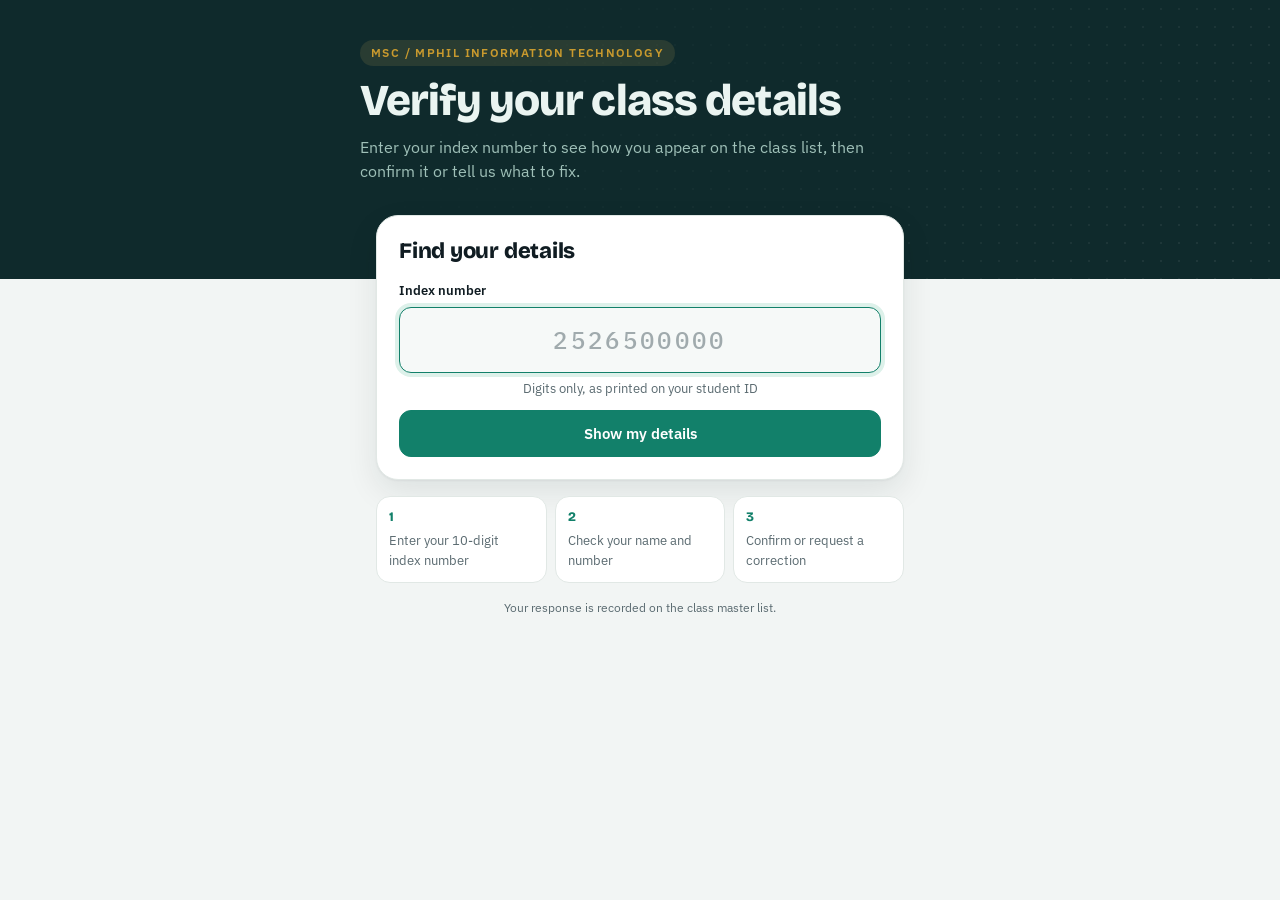
==== index.html @ 25e62750 "Add files via upload" ====
<!doctype html>
<html lang="en">
<head>
<meta charset="utf-8">
<meta name="viewport" content="width=device-width,initial-scale=1,viewport-fit=cover">
<title>MSc/MPhil IT Class Roster</title>
<meta name="description" content="Enter your index number to verify your details on the MSc/MPhil IT class list.">
<link rel="preconnect" href="https://fonts.googleapis.com">
<link rel="preconnect" href="https://fonts.gstatic.com" crossorigin>
<link rel="stylesheet" href="https://fonts.googleapis.com/css2?family=Bricolage+Grotesque:opsz,wght@12..96,600;12..96,800&family=IBM+Plex+Sans:wght@400;500;600&family=IBM+Plex+Mono:wght@500&display=swap">
<style>
:root{
  color-scheme:light;
  --bg:#F2F5F4; --surface:#FFFFFF; --surface-2:#F6F9F8; --ink:#101C22; --muted:#5A6A70; --line:#E1E8E5;
  --hero:#0F2A2C; --hero-ink:#EAF4F1; --hero-muted:#9FC0B8;
  --accent:#12806A; --accent-ink:#FFFFFF; --accent-soft:#DDF1EA;
  --gold:#C99A2E; --gold-soft:#FBF1DA; --warn:#B24A2F; --warn-soft:#FBE7E0;
  --shadow:0 1px 2px rgba(16,28,34,.05),0 12px 32px rgba(16,28,34,.09);
  --display:"Bricolage Grotesque",ui-sans-serif,system-ui,sans-serif;
  --body:"IBM Plex Sans",ui-sans-serif,system-ui,sans-serif;
  --mono:"IBM Plex Mono",ui-monospace,Menlo,Consolas,monospace;
}
@media (prefers-color-scheme:dark){:root{
  color-scheme:dark;
  --bg:#0B1417; --surface:#131F23; --surface-2:#17252A; --ink:#E7F0ED; --muted:#93A6A2; --line:#22333A;
  --hero:#0E2B2A; --hero-ink:#EAF4F1; --hero-muted:#8DB5AB;
  --accent:#3FC39F; --accent-ink:#06201A; --accent-soft:#16372F;
  --gold:#E4B858; --gold-soft:#3A2F17; --warn:#EE8C71; --warn-soft:#3B221C;
  --shadow:0 1px 2px rgba(0,0,0,.3),0 12px 32px rgba(0,0,0,.4);
}}
*{box-sizing:border-box}
[hidden]{display:none!important}
html,body{margin:0}
body{background:var(--bg);color:var(--ink);font:15px/1.55 var(--body);-webkit-font-smoothing:antialiased;min-height:100vh;padding-bottom:env(safe-area-inset-bottom,0px)}
.hero{background:var(--hero);color:var(--hero-ink);padding-inline:16px;padding-block:calc(40px + env(safe-area-inset-top,0px)) 96px;position:relative;overflow:hidden}
.hero::before{content:"";position:absolute;inset:0;background-image:radial-gradient(rgba(255,255,255,.07) 1px,transparent 1px);background-size:18px 18px;mask-image:linear-gradient(120deg,transparent 30%,#000 100%);-webkit-mask-image:linear-gradient(120deg,transparent 30%,#000 100%)}
.hero-in{max-width:560px;margin:0 auto;position:relative;display:flex;flex-direction:column;gap:12px}
.eyebrow{align-self:flex-start;font:600 11.5px/1 var(--body);letter-spacing:.12em;text-transform:uppercase;color:var(--gold);background:rgba(228,184,88,.12);padding:7px 11px;border-radius:999px}
h1{font:800 clamp(30px,7vw,44px)/1.04 var(--display);margin:0;letter-spacing:-.02em;text-wrap:balance}
.lede{margin:0;color:var(--hero-muted);max-width:52ch;font-size:15.5px}

main{max-width:560px;margin:-64px auto 0;padding-inline:16px;padding-block:0 48px;position:relative;display:flex;flex-direction:column;gap:16px}
.panel{background:var(--surface);border:1px solid var(--line);border-radius:22px;padding:22px;box-shadow:var(--shadow);display:flex;flex-direction:column;gap:16px}
.panel h2{font:800 22px/1.2 var(--display);margin:0;letter-spacing:-.01em;text-wrap:balance}
.sub{margin:0;color:var(--muted);font-size:14px}
.stack{display:flex;flex-direction:column;gap:12px}
.field{display:flex;flex-direction:column;gap:6px}
.field label{font-size:13px;font-weight:600}
.field input,.field textarea{font:15px var(--body);padding:12px 14px;border:1.5px solid var(--line);border-radius:12px;background:var(--surface-2);color:var(--ink);width:100%}
.field input:focus,.field textarea:focus{outline:none;border-color:var(--accent);box-shadow:0 0 0 4px var(--accent-soft)}
#idx{font:500 24px var(--mono);letter-spacing:.14em;text-align:center;padding:16px 14px;font-variant-numeric:tabular-nums}
#idx::placeholder{color:color-mix(in srgb,var(--muted) 55%,transparent);letter-spacing:.14em}
.hint{font-size:12.5px;color:var(--muted);text-align:center}

.btn{font:600 15px var(--body);border-radius:12px;padding:13px 16px;border:1.5px solid var(--line);background:var(--surface);color:var(--ink);cursor:pointer;display:inline-flex;align-items:center;gap:8px;justify-content:center;transition:transform .1s,border-color .15s,background .15s,filter .15s;width:100%}
.btn:active{transform:scale(.985)}
.btn:hover{border-color:var(--accent)}
.btn:focus-visible{outline:2px solid var(--accent);outline-offset:2px}
.btn:disabled{opacity:.6;cursor:progress}
.btn.primary{background:var(--accent);border-color:var(--accent);color:var(--accent-ink)}
.btn.primary:hover{filter:brightness(1.06)}
.btn.warn{color:var(--warn);border-color:color-mix(in srgb,var(--warn) 45%,transparent)}
.btn.warn:hover{background:var(--warn-soft);border-color:var(--warn)}
.btn.link{border:0;background:none;color:var(--muted);padding:6px;width:auto;align-self:center;font-size:14px}
.btn.link:hover{color:var(--accent)}
.row2{display:grid;grid-template-columns:1fr 1fr;gap:10px}
@media (max-width:420px){.row2{grid-template-columns:1fr}}
.spin{width:16px;height:16px;border-radius:50%;border:2px solid currentColor;border-right-color:transparent;animation:sp .7s linear infinite}
@keyframes sp{to{transform:rotate(360deg)}}

.idcard{border-radius:18px;background:linear-gradient(135deg,var(--hero),color-mix(in srgb,var(--hero) 68%,var(--accent)));color:var(--hero-ink);padding:20px;display:flex;flex-direction:column;gap:16px;position:relative;overflow:hidden}
.idcard::after{content:"";position:absolute;right:-44px;top:-44px;width:150px;height:150px;border-radius:50%;border:24px solid rgba(255,255,255,.06)}
.idcard .top{display:flex;gap:14px;align-items:center}
.avatar{flex:none;width:52px;height:52px;border-radius:15px;display:grid;place-items:center;font:700 18px var(--display);background:rgba(255,255,255,.12);color:#fff}
.lbl{font-size:11px;letter-spacing:.12em;text-transform:uppercase;color:var(--hero-muted)}
.nm{font:700 20px/1.25 var(--display);overflow-wrap:anywhere}
.num{font:500 24px var(--mono);letter-spacing:.06em;font-variant-numeric:tabular-nums}
.num .pre{opacity:.6}
.badge{align-self:flex-start;font:600 12px var(--body);padding:5px 10px;border-radius:999px;display:inline-flex;gap:6px;align-items:center}
.badge.ok{background:var(--accent-soft);color:var(--accent)}
.badge.pend{background:var(--gold-soft);color:var(--gold)}
.badge.none{background:var(--surface-2);color:var(--muted);border:1px solid var(--line)}

.status{border-radius:14px;padding:14px;font-size:14px;display:flex;gap:12px;align-items:flex-start}
.status.ok{background:var(--accent-soft)}
.status.bad{background:var(--warn-soft)}
.status .dot{flex:none;width:24px;height:24px;border-radius:50%;display:grid;place-items:center;font:700 13px var(--body);color:#fff}
.status.ok .dot{background:var(--accent)}
.status.bad .dot{background:var(--warn)}
.done{align-items:center;text-align:center}
.done .big{width:72px;height:72px;border-radius:50%;display:grid;place-items:center;background:var(--accent-soft);color:var(--accent)}
.done .big.pend{background:var(--gold-soft);color:var(--gold)}
.steps{display:grid;grid-template-columns:repeat(3,1fr);gap:8px;margin:0;padding:0;list-style:none}
.steps li{background:var(--surface);border:1px solid var(--line);border-radius:14px;padding:12px;font-size:12.5px;color:var(--muted);display:flex;flex-direction:column;gap:6px}
.steps b{font:800 13px var(--display);color:var(--accent)}
@media (max-width:420px){.steps{grid-template-columns:1fr}}
footer{text-align:center;font-size:12px;color:var(--muted)}
@media (prefers-reduced-motion:no-preference){.panel{animation:up .25s cubic-bezier(.2,.8,.2,1)}@keyframes up{from{transform:translateY(10px);opacity:.5}}}
</style>
</head>
<body>
<section class="hero">
  <div class="hero-in">
    <span class="eyebrow">MSc / MPhil Information Technology</span>
    <h1>Verify your class details</h1>
    <p class="lede">Enter your index number to see how you appear on the class list, then confirm it or tell us what to fix.</p>
  </div>
</section>

<main>
  <div class="panel" id="panel"></div>
  <ol class="steps" id="steps">
    <li><b>1</b>Enter your 10-digit index number</li>
    <li><b>2</b>Check your name and number</li>
    <li><b>3</b>Confirm or request a correction</li>
  </ol>
  <footer>Your response is recorded on the class master list.</footer>
</main>

<script src="config.js"></script>
<script>
const API_URL = (window.ROSTER_API || "").trim();

const $ = s => document.querySelector(s);
const esc = s => String(s ?? "").replace(/[&<>"']/g,c=>({"&":"&amp;","<":"&lt;",">":"&gt;",'"':"&quot;","'":"&#39;"}[c]));
const fmtIdx = i => `<span class="pre">${esc(i.slice(0,4))} ${esc(i.slice(4,7))}</span> ${esc(i.slice(7))}`;
const initials = n => n.replace(/[^A-Za-z\s-]/g,"").split(/[\s-]+/).filter(Boolean).map(w=>w[0]).slice(0,2).join("").toUpperCase();
const configured = /^https:\/\/script\.google\.com\//.test(API_URL);
const panel = $("#panel");
let current = null;

async function api(method, payload){
  if(!configured) throw new Error("not_configured");
  const ctrl = new AbortController(); const t = setTimeout(()=>ctrl.abort(), 20000);
  try{
    const res = method==="GET"
      ? await fetch(API_URL+"?action=lookup&idx="+encodeURIComponent(payload), {signal:ctrl.signal})
      : await fetch(API_URL, {method:"POST", body:JSON.stringify(payload), signal:ctrl.signal});
    return await res.json();
  } finally { clearTimeout(t); }
}
function busy(btn, on, label){
  btn.disabled = on;
  btn.innerHTML = on ? `<span class="spin"></span>${label||"Please wait…"}` : btn.dataset.label;
}
function netError(e){
  return e.message==="not_configured"
    ? "This page isn't connected to the master list yet. The class rep needs to add the web app link."
    : "Couldn't reach the class list. Check your internet connection and try again.";
}
function badge(status, when){
  if(status==="Verified") return `<span class="badge ok">✓ Verified${when?` on ${esc(when)}`:""}</span>`;
  if(status==="Correction requested") return `<span class="badge pend">● Correction requested${when?` on ${esc(when)}`:""}</span>`;
  return `<span class="badge none">Not yet verified</span>`;
}

/* ---------- screens ---------- */
function screenLookup(prefill="", error=""){
  $("#steps").hidden = false;
  panel.innerHTML = `
    <h2>Find your details</h2>
    <form id="f" class="stack" novalidate>
      <div class="field">
        <label for="idx">Index number</label>
        <input id="idx" inputmode="numeric" autocomplete="off" maxlength="14" placeholder="2526500000" value="${esc(prefill)}">
        <span class="hint">Digits only, as printed on your student ID</span>
      </div>
      <div id="err" class="status bad" ${error?"":"hidden"}><span class="dot">!</span><span id="errT">${esc(error)}</span></div>
      <button class="btn primary" id="go" data-label="Show my details" type="submit">Show my details</button>
    </form>`;
  const inp = $("#idx");
  inp.focus({preventScroll:true});
  inp.addEventListener("input",()=>{inp.value=inp.value.replace(/[^\d\s]/g,"");});
  $("#f").addEventListener("submit", async e=>{
    e.preventDefault();
    const idx = inp.value.replace(/\s+/g,"");
    const fail = t => { $("#errT").textContent=t; $("#err").hidden=false; };
    if(!/^\d{8,12}$/.test(idx)) return fail("Enter your full index number using digits only (usually 10 digits).");
    const btn=$("#go"); busy(btn,true,"Looking you up…");
    try{
      const r = await api("GET", idx);
      if(!r.ok) return fail("That doesn't look like a valid index number.");
      if(!r.found) return screenNotFound(idx);
      current = r; screenDetails();
    }catch(err){ fail(netError(err)); }
    finally{ if(document.body.contains(btn)) busy(btn,false); }
  });
}

function screenNotFound(idx){
  panel.innerHTML = `
    <h2>No match for ${esc(idx)}</h2>
    <p class="sub">Check the number and try again. If it's correct and you're in this class, report it so you can be added.</p>
    <div class="row2">
      <button class="btn" id="retry" type="button">Try another number</button>
      <button class="btn primary" id="rep" type="button">I'm missing from the list</button>
    </div>`;
  $("#retry").onclick = ()=>screenLookup(idx);
  $("#rep").onclick = ()=>screenMissing(idx);
}

function screenDetails(){
  $("#steps").hidden = true;
  const {name, idx, status, verifiedOn} = current;
  const already = status==="Verified" || status==="Correction requested";
  panel.innerHTML = `
    <h2>${already ? "Your details" : "Is this you?"}</h2>
    <p class="sub">Check every letter of your name and every digit of your index number.</p>
    <div class="idcard">
      <div class="top"><span class="avatar">${esc(initials(name))}</span>
        <div><div class="lbl">Full name</div><div class="nm">${esc(name)}</div></div></div>
      <div><div class="lbl">Index number</div><div class="num">${fmtIdx(idx)}</div></div>
    </div>
    ${badge(status, verifiedOn)}
    <div id="err" class="status bad" hidden><span class="dot">!</span><span id="errT"></span></div>
    <div class="row2">
      <button class="btn primary" id="ok" data-label="Yes, this is correct" type="button">Yes, this is correct</button>
      <button class="btn warn" id="bad" type="button">Something is wrong</button>
    </div>
    <button class="btn link" id="back" type="button">← Not you? Enter a different number</button>`;
  $("#back").onclick = ()=>screenLookup();
  $("#bad").onclick = screenCorrection;
  $("#ok").onclick = async ()=>{
    const btn=$("#ok"); busy(btn,true,"Saving…");
    try{
      const r = await api("POST",{action:"confirm", idx});
      if(!r.ok) throw new Error(r.error);
      screenDone("ok", "You're verified", `Thanks, ${esc(name.split(" ")[0])}. Your details have been marked as correct on the class list.`);
    }catch(err){ $("#errT").textContent=netError(err); $("#err").hidden=false; busy(btn,false); }
  };
}

function screenCorrection(){
  const {name, idx} = current;
  panel.innerHTML = `
    <h2>What needs fixing?</h2>
    <p class="sub">Listed as <strong>${esc(name)}</strong> · <span style="font-family:var(--mono)">${esc(idx)}</span>. Change what's wrong below.</p>
    <form id="fx" class="stack" novalidate>
      <div class="field"><label for="nName">Correct full name</label><input id="nName" value="${esc(name)}" autocomplete="name" maxlength="120"></div>
      <div class="field"><label for="nIdx">Correct index number</label><input id="nIdx" value="${esc(idx)}" inputmode="numeric" maxlength="14"></div>
      <div class="field"><label for="nNote">Anything else (optional)</label><textarea id="nNote" rows="2" maxlength="300" placeholder="e.g. surname should come last"></textarea></div>
      <div id="err" class="status bad" hidden><span class="dot">!</span><span id="errT"></span></div>
      <button class="btn primary" id="send" data-label="Submit correction" type="submit">Submit correction</button>
      <button class="btn link" id="back" type="button">← Back to my details</button>
    </form>`;
  $("#back").onclick = screenDetails;
  $("#fx").addEventListener("submit", async e=>{
    e.preventDefault();
    const n=$("#nName").value.trim(), i=$("#nIdx").value.replace(/\s+/g,""), note=$("#nNote").value.trim();
    const fail=t=>{$("#errT").textContent=t; $("#err").hidden=false;};
    if(!n) return fail("Enter your full name.");
    if(!/^\d{8,12}$/.test(i)) return fail("Index number should be digits only (usually 10 digits).");
    if(n===name && i===idx && !note) return fail("Nothing has changed. Edit your name or index number, or add a note.");
    const btn=$("#send"); busy(btn,true,"Sending…");
    try{
      const r = await api("POST",{action:"correct", idx, newName:n, newIdx:i, note});
      if(!r.ok) throw new Error(r.error);
      screenDone("pend","Correction sent","The class rep will update the list. You don't need to do anything else.");
    }catch(err){ fail(netError(err)); busy(btn,false); }
  });
}

function screenMissing(idx){
  panel.innerHTML = `
    <h2>Report a missing name</h2>
    <p class="sub">Your details will be sent to the class rep so you can be added.</p>
    <form id="fm" class="stack" novalidate>
      <div class="field"><label for="mName">Full name</label><input id="mName" autocomplete="name" maxlength="120"></div>
      <div class="field"><label for="mIdx">Index number</label><input id="mIdx" inputmode="numeric" maxlength="14" value="${esc(idx||"")}"></div>
      <div id="err" class="status bad" hidden><span class="dot">!</span><span id="errT"></span></div>
      <button class="btn primary" id="send" data-label="Send details" type="submit">Send details</button>
      <button class="btn link" id="back" type="button">← Back</button>
    </form>`;
  $("#mName").focus({preventScroll:true});
  $("#back").onclick = ()=>screenLookup(idx);
  $("#fm").addEventListener("submit", async e=>{
    e.preventDefault();
    const n=$("#mName").value.trim(), i=$("#mIdx").value.replace(/\s+/g,"");
    const fail=t=>{$("#errT").textContent=t; $("#err").hidden=false;};
    if(!n) return fail("Enter your full name.");
    if(!/^\d{8,12}$/.test(i)) return fail("Index number should be digits only (usually 10 digits).");
    const btn=$("#send"); busy(btn,true,"Sending…");
    try{
      const r = await api("POST",{action:"missing", idx:i, name:n});
      if(!r.ok && r.error==="already_listed"){ busy(btn,false); return fail("That index number is already on the list. Go back and look it up instead."); }
      if(!r.ok) throw new Error(r.error);
      screenDone("pend","Details sent","The class rep will add you to the list.");
    }catch(err){ fail(netError(err)); busy(btn,false); }
  });
}

function screenDone(kind, title, text){
  const icon = kind==="ok"
    ? `<svg width="34" height="34" viewBox="0 0 24 24" fill="none" stroke="currentColor" stroke-width="2.4" stroke-linecap="round" stroke-linejoin="round"><path d="m5 12.5 4.5 4.5L19 7.5"/></svg>`
    : `<svg width="30" height="30" viewBox="0 0 24 24" fill="none" stroke="currentColor" stroke-width="2.2" stroke-linecap="round"><path d="M4 12h12M12 6l6 6-6 6"/></svg>`;
  panel.innerHTML = `
    <div class="stack done">
      <div class="big ${kind==="ok"?"":"pend"}">${icon}</div>
      <h2>${esc(title)}</h2>
      <p class="sub">${text}</p>
      <button class="btn" id="again" type="button">Done</button>
    </div>`;
  $("#again").onclick = ()=>{ current=null; screenLookup(); };
}

screenLookup();
</script>
</body>
</html>
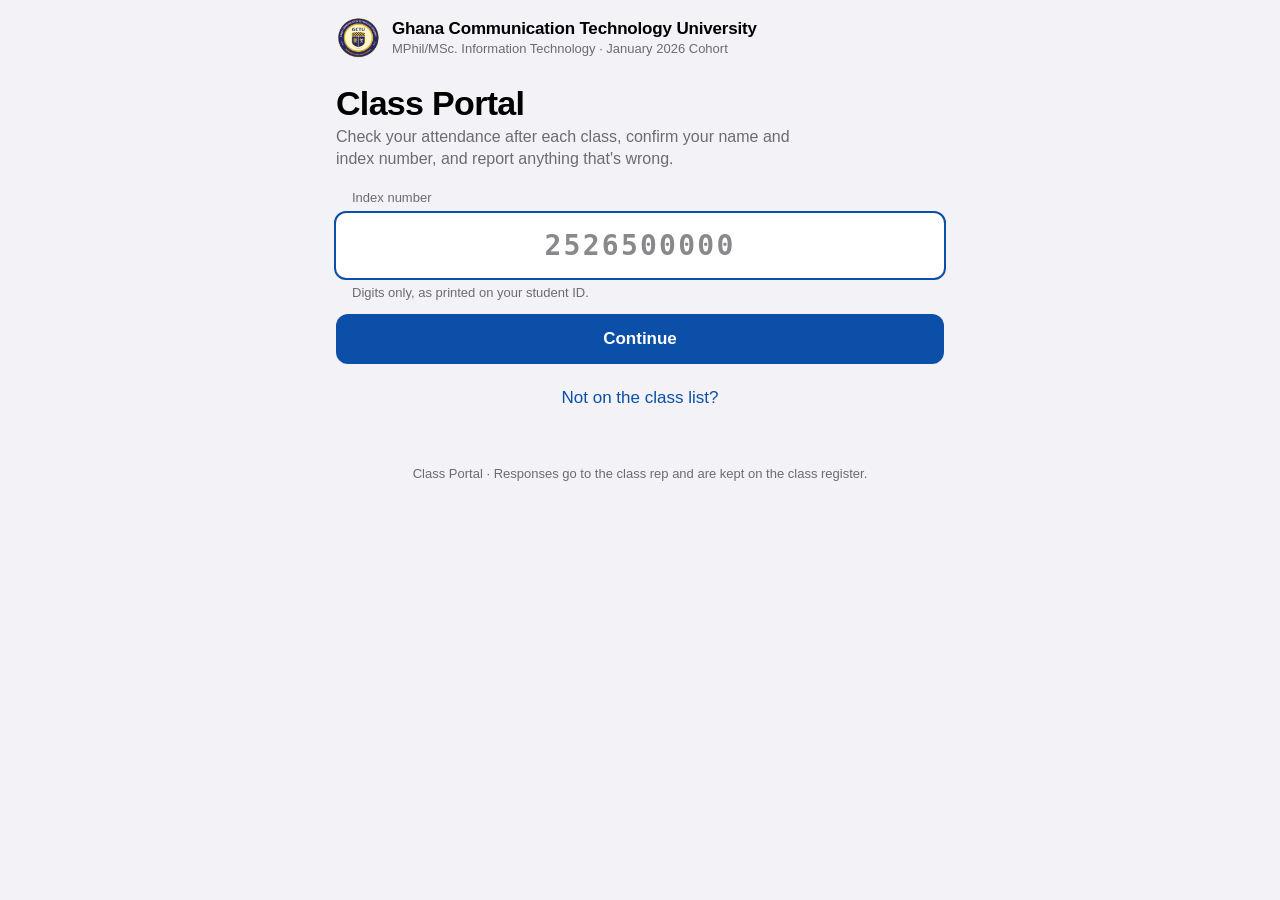
==== commit 31b6bd81: "Add files via upload" ====
--- a/index.html
+++ b/index.html
@@ -3,307 +3,424 @@
 <head>
 <meta charset="utf-8">
 <meta name="viewport" content="width=device-width,initial-scale=1,viewport-fit=cover">
-<title>MSc/MPhil IT Class Roster</title>
-<meta name="description" content="Enter your index number to verify your details on the MSc/MPhil IT class list.">
-<link rel="preconnect" href="https://fonts.googleapis.com">
-<link rel="preconnect" href="https://fonts.gstatic.com" crossorigin>
-<link rel="stylesheet" href="https://fonts.googleapis.com/css2?family=Bricolage+Grotesque:opsz,wght@12..96,600;12..96,800&family=IBM+Plex+Sans:wght@400;500;600&family=IBM+Plex+Mono:wght@500&display=swap">
+<meta name="theme-color" content="#F2F2F7" media="(prefers-color-scheme: light)">
+<meta name="theme-color" content="#000000" media="(prefers-color-scheme: dark)">
+<title>Class Portal · GCTU MPhil/MSc IT</title>
+<meta name="description" content="Check your attendance and confirm your details – GCTU MPhil/MSc Information Technology, January 2026 cohort.">
+<link rel="icon" href="assets/gctu-logo.png">
+<link rel="apple-touch-icon" href="assets/gctu-logo.png">
+<link rel="stylesheet" href="assets/app.css">
 <style>
-:root{
-  color-scheme:light;
-  --bg:#F2F5F4; --surface:#FFFFFF; --surface-2:#F6F9F8; --ink:#101C22; --muted:#5A6A70; --line:#E1E8E5;
-  --hero:#0F2A2C; --hero-ink:#EAF4F1; --hero-muted:#9FC0B8;
-  --accent:#12806A; --accent-ink:#FFFFFF; --accent-soft:#DDF1EA;
-  --gold:#C99A2E; --gold-soft:#FBF1DA; --warn:#B24A2F; --warn-soft:#FBE7E0;
-  --shadow:0 1px 2px rgba(16,28,34,.05),0 12px 32px rgba(16,28,34,.09);
-  --display:"Bricolage Grotesque",ui-sans-serif,system-ui,sans-serif;
-  --body:"IBM Plex Sans",ui-sans-serif,system-ui,sans-serif;
-  --mono:"IBM Plex Mono",ui-monospace,Menlo,Consolas,monospace;
-}
-@media (prefers-color-scheme:dark){:root{
-  color-scheme:dark;
-  --bg:#0B1417; --surface:#131F23; --surface-2:#17252A; --ink:#E7F0ED; --muted:#93A6A2; --line:#22333A;
-  --hero:#0E2B2A; --hero-ink:#EAF4F1; --hero-muted:#8DB5AB;
-  --accent:#3FC39F; --accent-ink:#06201A; --accent-soft:#16372F;
-  --gold:#E4B858; --gold-soft:#3A2F17; --warn:#EE8C71; --warn-soft:#3B221C;
-  --shadow:0 1px 2px rgba(0,0,0,.3),0 12px 32px rgba(0,0,0,.4);
-}}
-*{box-sizing:border-box}
-[hidden]{display:none!important}
-html,body{margin:0}
-body{background:var(--bg);color:var(--ink);font:15px/1.55 var(--body);-webkit-font-smoothing:antialiased;min-height:100vh;padding-bottom:env(safe-area-inset-bottom,0px)}
-.hero{background:var(--hero);color:var(--hero-ink);padding-inline:16px;padding-block:calc(40px + env(safe-area-inset-top,0px)) 96px;position:relative;overflow:hidden}
-.hero::before{content:"";position:absolute;inset:0;background-image:radial-gradient(rgba(255,255,255,.07) 1px,transparent 1px);background-size:18px 18px;mask-image:linear-gradient(120deg,transparent 30%,#000 100%);-webkit-mask-image:linear-gradient(120deg,transparent 30%,#000 100%)}
-.hero-in{max-width:560px;margin:0 auto;position:relative;display:flex;flex-direction:column;gap:12px}
-.eyebrow{align-self:flex-start;font:600 11.5px/1 var(--body);letter-spacing:.12em;text-transform:uppercase;color:var(--gold);background:rgba(228,184,88,.12);padding:7px 11px;border-radius:999px}
-h1{font:800 clamp(30px,7vw,44px)/1.04 var(--display);margin:0;letter-spacing:-.02em;text-wrap:balance}
-.lede{margin:0;color:var(--hero-muted);max-width:52ch;font-size:15.5px}
-
-main{max-width:560px;margin:-64px auto 0;padding-inline:16px;padding-block:0 48px;position:relative;display:flex;flex-direction:column;gap:16px}
-.panel{background:var(--surface);border:1px solid var(--line);border-radius:22px;padding:22px;box-shadow:var(--shadow);display:flex;flex-direction:column;gap:16px}
-.panel h2{font:800 22px/1.2 var(--display);margin:0;letter-spacing:-.01em;text-wrap:balance}
-.sub{margin:0;color:var(--muted);font-size:14px}
-.stack{display:flex;flex-direction:column;gap:12px}
-.field{display:flex;flex-direction:column;gap:6px}
-.field label{font-size:13px;font-weight:600}
-.field input,.field textarea{font:15px var(--body);padding:12px 14px;border:1.5px solid var(--line);border-radius:12px;background:var(--surface-2);color:var(--ink);width:100%}
-.field input:focus,.field textarea:focus{outline:none;border-color:var(--accent);box-shadow:0 0 0 4px var(--accent-soft)}
-#idx{font:500 24px var(--mono);letter-spacing:.14em;text-align:center;padding:16px 14px;font-variant-numeric:tabular-nums}
-#idx::placeholder{color:color-mix(in srgb,var(--muted) 55%,transparent);letter-spacing:.14em}
-.hint{font-size:12.5px;color:var(--muted);text-align:center}
-
-.btn{font:600 15px var(--body);border-radius:12px;padding:13px 16px;border:1.5px solid var(--line);background:var(--surface);color:var(--ink);cursor:pointer;display:inline-flex;align-items:center;gap:8px;justify-content:center;transition:transform .1s,border-color .15s,background .15s,filter .15s;width:100%}
-.btn:active{transform:scale(.985)}
-.btn:hover{border-color:var(--accent)}
-.btn:focus-visible{outline:2px solid var(--accent);outline-offset:2px}
-.btn:disabled{opacity:.6;cursor:progress}
-.btn.primary{background:var(--accent);border-color:var(--accent);color:var(--accent-ink)}
-.btn.primary:hover{filter:brightness(1.06)}
-.btn.warn{color:var(--warn);border-color:color-mix(in srgb,var(--warn) 45%,transparent)}
-.btn.warn:hover{background:var(--warn-soft);border-color:var(--warn)}
-.btn.link{border:0;background:none;color:var(--muted);padding:6px;width:auto;align-self:center;font-size:14px}
-.btn.link:hover{color:var(--accent)}
-.row2{display:grid;grid-template-columns:1fr 1fr;gap:10px}
-@media (max-width:420px){.row2{grid-template-columns:1fr}}
-.spin{width:16px;height:16px;border-radius:50%;border:2px solid currentColor;border-right-color:transparent;animation:sp .7s linear infinite}
-@keyframes sp{to{transform:rotate(360deg)}}
-
-.idcard{border-radius:18px;background:linear-gradient(135deg,var(--hero),color-mix(in srgb,var(--hero) 68%,var(--accent)));color:var(--hero-ink);padding:20px;display:flex;flex-direction:column;gap:16px;position:relative;overflow:hidden}
-.idcard::after{content:"";position:absolute;right:-44px;top:-44px;width:150px;height:150px;border-radius:50%;border:24px solid rgba(255,255,255,.06)}
-.idcard .top{display:flex;gap:14px;align-items:center}
-.avatar{flex:none;width:52px;height:52px;border-radius:15px;display:grid;place-items:center;font:700 18px var(--display);background:rgba(255,255,255,.12);color:#fff}
-.lbl{font-size:11px;letter-spacing:.12em;text-transform:uppercase;color:var(--hero-muted)}
-.nm{font:700 20px/1.25 var(--display);overflow-wrap:anywhere}
-.num{font:500 24px var(--mono);letter-spacing:.06em;font-variant-numeric:tabular-nums}
-.num .pre{opacity:.6}
-.badge{align-self:flex-start;font:600 12px var(--body);padding:5px 10px;border-radius:999px;display:inline-flex;gap:6px;align-items:center}
-.badge.ok{background:var(--accent-soft);color:var(--accent)}
-.badge.pend{background:var(--gold-soft);color:var(--gold)}
-.badge.none{background:var(--surface-2);color:var(--muted);border:1px solid var(--line)}
-
-.status{border-radius:14px;padding:14px;font-size:14px;display:flex;gap:12px;align-items:flex-start}
-.status.ok{background:var(--accent-soft)}
-.status.bad{background:var(--warn-soft)}
-.status .dot{flex:none;width:24px;height:24px;border-radius:50%;display:grid;place-items:center;font:700 13px var(--body);color:#fff}
-.status.ok .dot{background:var(--accent)}
-.status.bad .dot{background:var(--warn)}
-.done{align-items:center;text-align:center}
-.done .big{width:72px;height:72px;border-radius:50%;display:grid;place-items:center;background:var(--accent-soft);color:var(--accent)}
-.done .big.pend{background:var(--gold-soft);color:var(--gold)}
-.steps{display:grid;grid-template-columns:repeat(3,1fr);gap:8px;margin:0;padding:0;list-style:none}
-.steps li{background:var(--surface);border:1px solid var(--line);border-radius:14px;padding:12px;font-size:12.5px;color:var(--muted);display:flex;flex-direction:column;gap:6px}
-.steps b{font:800 13px var(--display);color:var(--accent)}
-@media (max-width:420px){.steps{grid-template-columns:1fr}}
-footer{text-align:center;font-size:12px;color:var(--muted)}
-@media (prefers-reduced-motion:no-preference){.panel{animation:up .25s cubic-bezier(.2,.8,.2,1)}@keyframes up{from{transform:translateY(10px);opacity:.5}}}
+  .profile{display:flex;align-items:center;gap:var(--s4);padding:var(--s4)}
+  .avatar{width:56px;height:56px;border-radius:50%;background:var(--accent-soft);color:var(--accent);display:grid;place-items:center;font:700 20px/1 var(--font);flex:none}
+  .profile .nm{font:var(--t-title3);letter-spacing:-.01em;overflow-wrap:anywhere}
+  .profile .ix{font:500 15px/1.3 var(--mono);color:var(--label-3);letter-spacing:.04em;margin-top:2px}
+  .ringcard{display:grid;grid-template-columns:auto 1fr;gap:var(--s5);align-items:center;padding:var(--s5) var(--s4)}
+  .ring{width:120px;height:120px;position:relative}
+  .ring svg{width:100%;height:100%;transform:rotate(-90deg)}
+  .ring .pct{position:absolute;inset:0;display:grid;place-items:center;text-align:center}
+  .ring .pct b{display:block;font:700 28px/1 var(--font);letter-spacing:-.02em;font-variant-numeric:tabular-nums}
+  .ring .pct span{font:var(--t-caption);color:var(--label-3)}
+  .legend{display:flex;flex-direction:column;gap:10px}
+  .legend div{display:flex;align-items:center;gap:var(--s2);font:var(--t-subhead);color:var(--label-2)}
+  .legend i{width:10px;height:10px;border-radius:50%;flex:none}
+  .legend b{font:600 17px/1 var(--font);color:var(--label);font-variant-numeric:tabular-nums;margin-left:auto}
+  .legend .total{font:var(--t-footnote);color:var(--label-3);padding-top:6px;border-top:.5px solid var(--sep)}
+  .ring-arc{transition:stroke-dashoffset 1s var(--ease)}
+  @media (prefers-reduced-motion:reduce){.ring-arc{transition:none}}
+  .cls .d{font:var(--t-headline)}
+  .choice{cursor:pointer}
+  .choice .tick{color:var(--accent);visibility:hidden;font-weight:700}
+  .choice[aria-checked="true"] .tick{visibility:visible}
+  .bar{height:6px;border-radius:3px;background:var(--fill);overflow:hidden;margin-top:6px}
+  .bar i{display:block;height:100%;border-radius:3px}
+  .crow .pc{font:600 17px/1 var(--font);font-variant-numeric:tabular-nums;min-width:48px;text-align:right}
+  .next{display:flex;gap:var(--s3);align-items:center;padding:var(--s3) var(--s4)}
+  .next .dot{width:10px;height:10px;border-radius:50%;background:var(--accent);flex:none}
+  .next.live .dot{background:var(--present);box-shadow:0 0 0 4px var(--present-soft)}
+  .tt .time{font:600 15px/1.3 var(--font);font-variant-numeric:tabular-nums;min-width:132px;color:var(--label-2)}
+  .tt.now{background:var(--accent-soft)}
+  @media (max-width:420px){.tt{flex-wrap:wrap}.tt .time{min-width:0;flex-basis:100%}}
+  .empty{padding:var(--s6) var(--s4);text-align:center;color:var(--label-3);font:var(--t-subhead)}
+  @media (max-width:380px){.ringcard{grid-template-columns:1fr;justify-items:center}.legend{width:100%}}
 </style>
 </head>
 <body>
-<section class="hero">
-  <div class="hero-in">
-    <span class="eyebrow">MSc / MPhil Information Technology</span>
-    <h1>Verify your class details</h1>
-    <p class="lede">Enter your index number to see how you appear on the class list, then confirm it or tell us what to fix.</p>
-  </div>
-</section>
-
-<main>
-  <div class="panel" id="panel"></div>
-  <ol class="steps" id="steps">
-    <li><b>1</b>Enter your 10-digit index number</li>
-    <li><b>2</b>Check your name and number</li>
-    <li><b>3</b>Confirm or request a correction</li>
-  </ol>
-  <footer>Your response is recorded on the class master list.</footer>
-</main>
+<div class="wrap">
+  <header class="brand">
+    <img class="logo" src="assets/gctu-logo.png" alt="GCTU logo" width="44" height="44">
+    <div>
+      <div class="org">Ghana Communication Technology University</div>
+      <div class="prog">MPhil/MSc. Information Technology · January 2026 Cohort</div>
+    </div>
+  </header>
+
+  <main id="app" aria-live="polite"></main>
+  <p class="footer">Class Portal · Responses go to the class rep and are kept on the class register.</p>
+</div>
 
 <script src="config.js"></script>
+<script src="assets/common.js"></script>
+<script src="assets/timetable.js"></script>
 <script>
-const API_URL = (window.ROSTER_API || "").trim();
-
-const $ = s => document.querySelector(s);
-const esc = s => String(s ?? "").replace(/[&<>"']/g,c=>({"&":"&amp;","<":"&lt;",">":"&gt;",'"':"&quot;","'":"&#39;"}[c]));
-const fmtIdx = i => `<span class="pre">${esc(i.slice(0,4))} ${esc(i.slice(4,7))}</span> ${esc(i.slice(7))}`;
-const initials = n => n.replace(/[^A-Za-z\s-]/g,"").split(/[\s-]+/).filter(Boolean).map(w=>w[0]).slice(0,2).join("").toUpperCase();
-const configured = /^https:\/\/script\.google\.com\//.test(API_URL);
-const panel = $("#panel");
-let current = null;
-
-async function api(method, payload){
-  if(!configured) throw new Error("not_configured");
-  const ctrl = new AbortController(); const t = setTimeout(()=>ctrl.abort(), 20000);
+const P = window.Portal, {$, esc} = P;
+const app = $("#app");
+let me = null;
+const KEY = "gctu-idx";
+const store = { get(){ try{return localStorage.getItem(KEY)||"";}catch(e){return "";} },
+                set(v){ try{ v?localStorage.setItem(KEY,v):localStorage.removeItem(KEY);}catch(e){} } };
+
+/* ───────── lookup ───────── */
+function viewLookup(prefill="", error=""){
+  me = null;
+  app.innerHTML = `
+    <div class="fade">
+      <h1 class="large-title">Class Portal</h1>
+      <p class="lede">Check your attendance after each class, confirm your name and index number, and report anything that's wrong.</p>
+      <form id="f" class="stack" novalidate>
+        <div class="field">
+          <label for="idx">Index number</label>
+          <input id="idx" class="input big" inputmode="numeric" autocomplete="off" maxlength="14" placeholder="2526500000" value="${esc(prefill)}" aria-describedby="idxHint">
+          <span class="hint" id="idxHint">Digits only, as printed on your student ID.</span>
+        </div>
+        <div id="err" class="banner err" ${error?"":"hidden"} role="alert"><span class="ic">!</span><span id="errT">${esc(error)}</span></div>
+        <button class="btn btn-filled" id="go" type="submit">Continue</button>
+      </form>
+      <div class="hstack" style="justify-content:center;margin-top:var(--s3)">
+        <button class="btn btn-plain" id="missing" type="button">Not on the class list?</button>
+      </div>
+    </div>`;
+  const inp=$("#idx");
+  inp.addEventListener("input",()=>{ inp.value=inp.value.replace(/[^\d\s]/g,""); $("#err").hidden=true; });
+  if(!prefill) inp.focus({preventScroll:true});
+  $("#missing").onclick=()=>sheetMissing(inp.value.replace(/\s+/g,""));
+  $("#f").addEventListener("submit", e=>{ e.preventDefault(); lookup(inp.value.replace(/\s+/g,""), $("#go")); });
+}
+
+async function lookup(idx, btn){
+  const fail = t => { if($("#errT")){ $("#errT").textContent=t; $("#err").hidden=false; } else viewLookup(idx, t); };
+  if(!/^\d{8,12}$/.test(idx)) return fail("Enter your full index number using digits only (usually 10 digits).");
+  P.busy(btn,true,"Looking you up");
   try{
-    const res = method==="GET"
-      ? await fetch(API_URL+"?action=lookup&idx="+encodeURIComponent(payload), {signal:ctrl.signal})
-      : await fetch(API_URL, {method:"POST", body:JSON.stringify(payload), signal:ctrl.signal});
-    return await res.json();
-  } finally { clearTimeout(t); }
-}
-function busy(btn, on, label){
-  btn.disabled = on;
-  btn.innerHTML = on ? `<span class="spin"></span>${label||"Please wait…"}` : btn.dataset.label;
-}
-function netError(e){
-  return e.message==="not_configured"
-    ? "This page isn't connected to the master list yet. The class rep needs to add the web app link."
-    : "Couldn't reach the class list. Check your internet connection and try again.";
-}
-function badge(status, when){
-  if(status==="Verified") return `<span class="badge ok">✓ Verified${when?` on ${esc(when)}`:""}</span>`;
-  if(status==="Correction requested") return `<span class="badge pend">● Correction requested${when?` on ${esc(when)}`:""}</span>`;
-  return `<span class="badge none">Not yet verified</span>`;
-}
-
-/* ---------- screens ---------- */
-function screenLookup(prefill="", error=""){
-  $("#steps").hidden = false;
-  panel.innerHTML = `
-    <h2>Find your details</h2>
-    <form id="f" class="stack" novalidate>
-      <div class="field">
-        <label for="idx">Index number</label>
-        <input id="idx" inputmode="numeric" autocomplete="off" maxlength="14" placeholder="2526500000" value="${esc(prefill)}">
-        <span class="hint">Digits only, as printed on your student ID</span>
+    const r = await P.call("GET",{action:"lookup", idx});
+    if(!r.ok) return fail(P.errText(r.error));
+    if(!r.found){ store.set(""); return viewNotFound(idx); }
+    me = r; store.set(idx); viewHome();
+  }catch(e){ fail(P.errText(e)); }
+  finally{ if(document.body.contains(btn)) P.busy(btn,false); }
+}
+
+function viewNotFound(idx){
+  app.innerHTML = `
+    <div class="fade">
+      <h1 class="large-title">No match</h1>
+      <p class="lede"><span class="mono">${esc(idx)}</span> isn't on the class list. Check the number, or tell the class rep you're missing.</p>
+      <div class="stack">
+        <button class="btn btn-filled" id="rep" type="button">Report that I'm missing</button>
+        <button class="btn btn-gray" id="retry" type="button">Try another number</button>
       </div>
-      <div id="err" class="status bad" ${error?"":"hidden"}><span class="dot">!</span><span id="errT">${esc(error)}</span></div>
-      <button class="btn primary" id="go" data-label="Show my details" type="submit">Show my details</button>
-    </form>`;
-  const inp = $("#idx");
-  inp.focus({preventScroll:true});
-  inp.addEventListener("input",()=>{inp.value=inp.value.replace(/[^\d\s]/g,"");});
-  $("#f").addEventListener("submit", async e=>{
-    e.preventDefault();
-    const idx = inp.value.replace(/\s+/g,"");
-    const fail = t => { $("#errT").textContent=t; $("#err").hidden=false; };
-    if(!/^\d{8,12}$/.test(idx)) return fail("Enter your full index number using digits only (usually 10 digits).");
-    const btn=$("#go"); busy(btn,true,"Looking you up…");
-    try{
-      const r = await api("GET", idx);
-      if(!r.ok) return fail("That doesn't look like a valid index number.");
-      if(!r.found) return screenNotFound(idx);
-      current = r; screenDetails();
-    }catch(err){ fail(netError(err)); }
-    finally{ if(document.body.contains(btn)) busy(btn,false); }
+    </div>`;
+  $("#retry").onclick=()=>viewLookup(idx);
+  $("#rep").onclick=()=>sheetMissing(idx);
+}
+
+/* ───────── home ───────── */
+function stats(list){
+  const c={Present:0,Absent:0,Excused:0,"Not marked":0};
+  list.forEach(s=>c[s.status]=(c[s.status]||0)+1);
+  const counted=c.Present+c.Absent;
+  return {...c, total:list.length, pct: counted? Math.round(c.Present/counted*100) : null};
+}
+function ring(pct){
+  const R=52, C=2*Math.PI*R, off = pct==null ? C : C*(1-pct/100);
+  const col = pct==null ? "var(--fill)" : tone(pct);
+  return `<div class="ring" role="img" aria-label="${pct==null?"No attendance counted yet":`Attendance ${pct} percent`}">
+    <svg viewBox="0 0 120 120" aria-hidden="true">
+      <circle cx="60" cy="60" r="${R}" fill="none" stroke="var(--fill)" stroke-width="12"/>
+      <circle class="ring-arc" cx="60" cy="60" r="${R}" fill="none" stroke="${col}" stroke-width="12" stroke-linecap="round"
+        stroke-dasharray="${C}" stroke-dashoffset="${C}" data-off="${off}"/>
+    </svg>
+    <div class="pct"><div><b>${pct==null?"–":pct+"%"}</b><span>attendance</span></div></div>
+  </div>`;
+}
+function verifyPill(s){
+  if(s.status==="Verified") return `<span class="pill ok">Details confirmed</span>`;
+  if(s.status==="Correction requested") return `<span class="pill warn">Correction requested</span>`;
+  return `<span class="pill none">Not yet confirmed</span>`;
+}
+
+const TT=window.TIMETABLE;
+function inText(m){ if(m<=0) return "on now"; const d=Math.floor(m/1440), h=Math.floor(m%1440/60), mm=m%60;
+  return "in "+(d?`${d} day${d>1?"s":""}${h?` ${h} h`:""}`:h?`${h} h${mm?` ${mm} min`:""}`:`${mm} min`); }
+function byCourse(list){
+  const g={}; list.forEach(s=>{ const k=s.course; (g[k]=g[k]||{course:k,Present:0,Absent:0,Excused:0,total:0}); g[k][s.status]=(g[k][s.status]||0)+1; g[k].total++; });
+  return Object.values(g).map(x=>({...x, pct:(x.Present+x.Absent)?Math.round(x.Present/(x.Present+x.Absent)*100):null}))
+    .sort((a,b)=>{ const A=TT.find(a.course), B=TT.find(b.course); return (A?TT.courses.indexOf(A):99)-(B?TT.courses.indexOf(B):99); });
+}
+const tone = p => p==null?"var(--label-3)":p>=75?"var(--present)":p>=50?"var(--excused)":"var(--absent)";
+function timetableHTML(){
+  const nx=TT.next(); const order=[6,0,1,2,3,4,5];
+  return `
+    <h2 class="section-h">Timetable · ${esc(TT.semester)}</h2>
+    ${order.filter(d=>TT.courses.some(c=>c.day===d)).map(d=>`
+      <div class="group" style="margin-bottom:var(--s3)">
+        <div class="row" style="font:var(--t-headline);min-height:40px">${TT.DAYS[d]}</div>
+        ${TT.courses.filter(c=>c.day===d).map(c=>`
+        <div class="row tt ${nx&&nx.course===c&&nx.live?"now":""}">
+          <span class="time">${esc(TT.time(c))}</span>
+          <div class="grow"><div>${esc(c.code)} · ${esc(c.title)}</div><div class="sub">${esc(c.lecturer)}${c.venue?` · Venue ${esc(c.venue)}`:""}</div></div>
+        </div>`).join("")}
+      </div>`).join("")}`;
+}
+function viewHome(){
+  const s=me, st=stats(s.attendance||[]);
+  const verified = s.status==="Verified";
+  app.innerHTML = `
+  <div class="fade">
+    <div class="hstack" style="justify-content:space-between;margin-top:var(--s2)">
+      <h1 class="large-title" style="margin:var(--s2) 0">My Class</h1>
+      <button class="btn btn-plain" id="switch" type="button">Not you?</button>
+    </div>
+
+    <div class="group">
+      <div class="profile">
+        <span class="avatar" aria-hidden="true">${esc(P.initials(s.name))}</span>
+        <div style="min-width:0">
+          <div class="nm">${esc(s.name)}</div>
+          <div class="ix">${esc(s.idx)}</div>
+          <div style="margin-top:8px">${verifyPill(s)}</div>
+        </div>
+      </div>
+    </div>
+
+    ${(()=>{ const nx=TT.next(); if(!nx) return ""; const c=nx.course; return `
+    <div class="group" style="margin-top:var(--s3)"><div class="next ${nx.live?"live":""}"><span class="dot" aria-hidden="true"></span>
+      <div class="grow"><div class="sub">${nx.live?"Class on now":"Next class · "+inText(nx.inMinutes)}</div>
+      <div style="font:var(--t-headline)">${esc(c.code)} · ${esc(c.title)}</div>
+      <div class="sub">${TT.DAYS[c.day]} ${esc(TT.time(c))}${c.venue?` · Venue ${esc(c.venue)}`:""}</div></div></div></div>`; })()}
+
+    ${verified?"":`
+    <p class="section-f" style="margin-top:var(--s3)">Check that your name is spelled correctly and your index number is right, then confirm.</p>`}
+
+    <div class="stack" style="margin-top:var(--s4)">
+      ${verified
+        ? `<button class="btn btn-tinted" id="confirm" type="button">Update My Email Addresses</button>`
+        : `<button class="btn btn-filled" id="confirm" type="button">Confirm My Details</button>`}
+      <button class="btn btn-gray" id="report" type="button">Report an Issue</button>
+    </div>
+
+    <h2 class="section-h">Attendance</h2>
+    <div class="group">
+      ${st.total ? `
+      <div class="ringcard">
+        ${ring(st.pct)}
+        <div class="legend">
+          <div><i style="background:var(--present)"></i>Present<b>${st.Present}</b></div>
+          <div><i style="background:var(--absent)"></i>Absent<b>${st.Absent}</b></div>
+          <div><i style="background:var(--excused)"></i>Excused<b>${st.Excused}</b></div>
+          <div class="total">${st.total} ${st.total===1?"class":"classes"} recorded${st["Not marked"]?` · ${st["Not marked"]} not marked`:""}</div>
+        </div>
+      </div>` : `<div class="empty">No classes have been recorded yet. Check back after your next class.</div>`}
+    </div>
+    ${st.total?`<p class="section-f">Excused classes don't count against you. Tap a class to report a problem with it.</p>`:""}
+
+    ${st.total?`
+    <h2 class="section-h">By Course</h2>
+    <div class="group">
+      ${byCourse(s.attendance).map(x=>`
+      <div class="row crow">
+        <div class="grow"><div>${esc(x.course)}</div>
+          <div class="sub" style="font-size:13px">${x.Present} present · ${x.Absent} absent${x.Excused?` · ${x.Excused} excused`:""}</div>
+          <div class="bar" aria-hidden="true"><i style="width:${x.pct??0}%;background:${tone(x.pct)}"></i></div></div>
+        <span class="pc" style="color:${tone(x.pct)}">${x.pct==null?"–":x.pct+"%"}</span>
+      </div>`).join("")}
+    </div>`:""}
+
+    ${st.total?`
+    <h2 class="section-h">Classes</h2>
+    <div class="group" role="list">
+      ${s.attendance.map(c=>`
+      <button class="row cls" role="listitem" type="button" data-sid="${esc(c.id)}" aria-label="${esc(P.fmtDate(c.date,true))}, ${esc(c.course)}: ${esc(c.status)}. Report a problem">
+        <div class="grow">
+          <div class="d">${esc(P.fmtDate(c.date,true))}</div>
+          <div class="sub">${esc(c.course)}${c.topic?` · ${esc(c.topic)}`:""}</div>
+        </div>
+        <span class="pill ${P.pillClass(c.status)}">${esc(c.status)}</span>
+      </button>`).join("")}
+    </div>`:""}
+
+    ${timetableHTML()}
+
+    <h2 class="section-h">My Details</h2>
+    <div class="group">
+      <div class="row"><span class="grow">Name</span><span class="val">${esc(s.name)}</span></div>
+      <div class="row"><span class="grow">Index No.</span><span class="val mono">${esc(s.idx)}</span></div>
+      <div class="row"><span class="grow">School email</span><span class="val">${esc(s.schoolEmail||"—")}</span></div>
+      <div class="row"><span class="grow">Personal email</span><span class="val">${esc(s.personalEmail||"—")}</span></div>
+    </div>
+    <p class="section-f">Something wrong here? Tap Report an Issue and choose Name spelling or Index number.</p>
+  </div>`;
+  requestAnimationFrame(()=>requestAnimationFrame(()=>{ const a=app.querySelector(".ring-arc"); if(a) a.style.strokeDashoffset=a.dataset.off; }));
+  $("#switch").onclick=()=>{ store.set(""); viewLookup(); };
+  $("#confirm").onclick=sheetConfirm;
+  $("#report").onclick=()=>sheetReport();
+  app.querySelectorAll("[data-sid]").forEach(b=>b.onclick=()=>sheetReport("attendance", b.dataset.sid));
+}
+
+/* ───────── confirm details ───────── */
+function emailFields(school="", personal=""){
+  return `
+  <div class="field"><label for="eSchool">School email (leave blank if you don't have one yet)</label>
+    <input id="eSchool" class="input" type="email" inputmode="email" autocomplete="off" maxlength="120" placeholder="you@gctu.edu.gh" value="${esc(school)}"></div>
+  <div class="field"><label for="ePersonal">Personal email</label>
+    <input id="ePersonal" class="input" type="email" inputmode="email" autocomplete="email" maxlength="120" placeholder="you@gmail.com" value="${esc(personal)}"></div>`;
+}
+function readEmails(){
+  const school=$("#eSchool").value.trim().toLowerCase(), personal=$("#ePersonal").value.trim().toLowerCase();
+  if(!personal) return {error:"Enter your personal email address."};
+  if(!P.EMAIL_RE.test(personal)) return {error:"Your personal email doesn't look right."};
+  if(school && !P.EMAIL_RE.test(school)) return {error:"Your school email doesn't look right. Check it, or leave it blank."};
+  return {schoolEmail:school, personalEmail:personal};
+}
+function sheetConfirm(){
+  const s=me, again = s.status==="Verified";
+  P.openSheet({
+    title: again ? "Email Addresses" : "Confirm Details",
+    left:`<button class="btn btn-plain" data-close type="button">Cancel</button>`,
+    body:`
+      <div class="group">
+        <div class="row"><span class="grow">Name</span><span class="val">${esc(s.name)}</span></div>
+        <div class="row"><span class="grow">Index No.</span><span class="val mono">${esc(s.idx)}</span></div>
+      </div>
+      ${again?"":`<p class="hint" style="margin:-8px 0 0">Confirming means your name is spelled correctly and your index number is right.</p>`}
+      <form id="fc" class="stack" novalidate>
+        ${emailFields(s.schoolEmail, s.personalEmail)}
+        <div id="serr" class="banner err" hidden role="alert"><span class="ic">!</span><span id="serrT"></span></div>
+        <button class="btn btn-filled" id="send" type="submit">${again?"Save":"Confirm"}</button>
+      </form>`,
+    onMount(){
+      $("#fc").addEventListener("submit", async e=>{
+        e.preventDefault();
+        const fail=t=>{ $("#serrT").textContent=t; $("#serr").hidden=false; };
+        const em=readEmails(); if(em.error) return fail(em.error);
+        const btn=$("#send"); P.busy(btn,true,"Saving");
+        try{
+          const r=await P.call("POST",{action:"confirm", idx:s.idx, ...em});
+          if(!r.ok) throw new Error(r.error);
+          Object.assign(me,{status:"Verified", verifiedOn:r.verifiedOn, schoolEmail:em.schoolEmail, personalEmail:em.personalEmail});
+          P.closeSheet(); viewHome(); P.toast(again?"Saved":"Details confirmed");
+        }catch(err){ fail(P.errText(err)); P.busy(btn,false); }
+      });
+    }
   });
 }
 
-function screenNotFound(idx){
-  panel.innerHTML = `
-    <h2>No match for ${esc(idx)}</h2>
-    <p class="sub">Check the number and try again. If it's correct and you're in this class, report it so you can be added.</p>
-    <div class="row2">
-      <button class="btn" id="retry" type="button">Try another number</button>
-      <button class="btn primary" id="rep" type="button">I'm missing from the list</button>
-    </div>`;
-  $("#retry").onclick = ()=>screenLookup(idx);
-  $("#rep").onclick = ()=>screenMissing(idx);
-}
-
-function screenDetails(){
-  $("#steps").hidden = true;
-  const {name, idx, status, verifiedOn} = current;
-  const already = status==="Verified" || status==="Correction requested";
-  panel.innerHTML = `
-    <h2>${already ? "Your details" : "Is this you?"}</h2>
-    <p class="sub">Check every letter of your name and every digit of your index number.</p>
-    <div class="idcard">
-      <div class="top"><span class="avatar">${esc(initials(name))}</span>
-        <div><div class="lbl">Full name</div><div class="nm">${esc(name)}</div></div></div>
-      <div><div class="lbl">Index number</div><div class="num">${fmtIdx(idx)}</div></div>
-    </div>
-    ${badge(status, verifiedOn)}
-    <div id="err" class="status bad" hidden><span class="dot">!</span><span id="errT"></span></div>
-    <div class="row2">
-      <button class="btn primary" id="ok" data-label="Yes, this is correct" type="button">Yes, this is correct</button>
-      <button class="btn warn" id="bad" type="button">Something is wrong</button>
-    </div>
-    <button class="btn link" id="back" type="button">← Not you? Enter a different number</button>`;
-  $("#back").onclick = ()=>screenLookup();
-  $("#bad").onclick = screenCorrection;
-  $("#ok").onclick = async ()=>{
-    const btn=$("#ok"); busy(btn,true,"Saving…");
-    try{
-      const r = await api("POST",{action:"confirm", idx});
-      if(!r.ok) throw new Error(r.error);
-      screenDone("ok", "You're verified", `Thanks, ${esc(name.split(" ")[0])}. Your details have been marked as correct on the class list.`);
-    }catch(err){ $("#errT").textContent=netError(err); $("#err").hidden=false; busy(btn,false); }
-  };
-}
-
-function screenCorrection(){
-  const {name, idx} = current;
-  panel.innerHTML = `
-    <h2>What needs fixing?</h2>
-    <p class="sub">Listed as <strong>${esc(name)}</strong> · <span style="font-family:var(--mono)">${esc(idx)}</span>. Change what's wrong below.</p>
-    <form id="fx" class="stack" novalidate>
-      <div class="field"><label for="nName">Correct full name</label><input id="nName" value="${esc(name)}" autocomplete="name" maxlength="120"></div>
-      <div class="field"><label for="nIdx">Correct index number</label><input id="nIdx" value="${esc(idx)}" inputmode="numeric" maxlength="14"></div>
-      <div class="field"><label for="nNote">Anything else (optional)</label><textarea id="nNote" rows="2" maxlength="300" placeholder="e.g. surname should come last"></textarea></div>
-      <div id="err" class="status bad" hidden><span class="dot">!</span><span id="errT"></span></div>
-      <button class="btn primary" id="send" data-label="Submit correction" type="submit">Submit correction</button>
-      <button class="btn link" id="back" type="button">← Back to my details</button>
-    </form>`;
-  $("#back").onclick = screenDetails;
-  $("#fx").addEventListener("submit", async e=>{
-    e.preventDefault();
-    const n=$("#nName").value.trim(), i=$("#nIdx").value.replace(/\s+/g,""), note=$("#nNote").value.trim();
-    const fail=t=>{$("#errT").textContent=t; $("#err").hidden=false;};
-    if(!n) return fail("Enter your full name.");
-    if(!/^\d{8,12}$/.test(i)) return fail("Index number should be digits only (usually 10 digits).");
-    if(n===name && i===idx && !note) return fail("Nothing has changed. Edit your name or index number, or add a note.");
-    const btn=$("#send"); busy(btn,true,"Sending…");
-    try{
-      const r = await api("POST",{action:"correct", idx, newName:n, newIdx:i, note});
-      if(!r.ok) throw new Error(r.error);
-      screenDone("pend","Correction sent","The class rep will update the list. You don't need to do anything else.");
-    }catch(err){ fail(netError(err)); busy(btn,false); }
+/* ───────── report an issue ───────── */
+const CATS=[
+  {k:"name", t:"Name spelling", d:"My name is spelled wrongly"},
+  {k:"index", t:"Index number", d:"My index number is wrong"},
+  {k:"attendance", t:"Attendance record", d:"A class is marked wrongly"},
+  {k:"other", t:"Something else", d:"Any other issue"}
+];
+function sheetReport(cat="name", sid=""){
+  const s=me, classes=(s.attendance||[]);
+  P.openSheet({
+    title:"Report an Issue",
+    left:`<button class="btn btn-plain" data-close type="button">Cancel</button>`,
+    body:`
+      <div>
+        <div class="section-h" style="margin-top:0">What's the issue?</div>
+        <div class="group" role="radiogroup" aria-label="Issue type">
+          ${CATS.map(c=>`<button type="button" class="row choice" role="radio" aria-checked="${c.k===cat}" data-k="${c.k}">
+            <span class="grow">${c.t}<span class="sub" style="display:block">${c.d}</span></span><span class="tick" aria-hidden="true">✓</span></button>`).join("")}
+        </div>
+      </div>
+      <form id="fr" class="stack" novalidate>
+        <div class="field" data-for="name"><label for="rName">Correct spelling of your full name</label>
+          <input id="rName" class="input" autocomplete="name" maxlength="120" value="${esc(s.name)}"></div>
+        <div class="field" data-for="index"><label for="rIdx">Your correct index number</label>
+          <input id="rIdx" class="input mono" inputmode="numeric" maxlength="14" value="${esc(s.idx)}"></div>
+        <div class="field" data-for="attendance"><label for="rSession">Which class?</label>
+          <select id="rSession" class="input">
+            ${classes.length?classes.map(c=>`<option value="${esc(c.id)}" ${c.id===sid?"selected":""}>${esc(P.fmtDate(c.date))} · ${esc(c.course)} (${esc(c.status)})</option>`).join(""):`<option value="">No classes recorded yet</option>`}
+          </select></div>
+        <div class="field"><label for="rMsg" id="rMsgL">Details</label>
+          <textarea id="rMsg" class="input" maxlength="600" placeholder="Tell the class rep what's wrong"></textarea></div>
+        <div class="field"><label for="rMail">Your email, so the class rep can reply</label>
+          <input id="rMail" class="input" type="email" inputmode="email" autocomplete="email" maxlength="120" value="${esc(s.personalEmail||"")}" placeholder="you@gmail.com"></div>
+        <div id="serr" class="banner err" hidden role="alert"><span class="ic">!</span><span id="serrT"></span></div>
+        <button class="btn btn-filled" id="send" type="submit">Send to Class Rep</button>
+      </form>`,
+    onMount(sc){
+      let current=cat;
+      const sync=()=>{
+        sc.querySelectorAll(".choice").forEach(b=>b.setAttribute("aria-checked", String(b.dataset.k===current)));
+        sc.querySelectorAll("[data-for]").forEach(f=>f.hidden = f.dataset.for!==current);
+        $("#rMsgL").textContent = (current==="name"||current==="index") ? "Anything else (optional)" : "Details";
+        $("#rMsg").placeholder = current==="attendance" ? "e.g. I was in class but marked absent" : "Tell the class rep what's wrong";
+        $("#serr").hidden=true;
+      };
+      sc.querySelectorAll(".choice").forEach(b=>b.onclick=()=>{ current=b.dataset.k; sync(); });
+      sync();
+      $("#fr").addEventListener("submit", async e=>{
+        e.preventDefault();
+        const fail=t=>{ $("#serrT").textContent=t; $("#serr").hidden=false; };
+        const msg=$("#rMsg").value.trim(), mail=$("#rMail").value.trim().toLowerCase();
+        const payload={action:"feedback", idx:s.idx, category:current, message:msg, contactEmail:mail};
+        if(mail && !P.EMAIL_RE.test(mail)) return fail("Your email doesn't look right.");
+        if(current==="name"){ const n=$("#rName").value.trim(); if(!n) return fail("Enter your full name."); if(n===s.name) return fail("That's the same as the name on the list. Change it to the correct spelling."); payload.newName=n; }
+        if(current==="index"){ const i=$("#rIdx").value.replace(/\s+/g,""); if(!/^\d{8,12}$/.test(i)) return fail("Index number should be digits only (usually 10 digits)."); if(i===s.idx) return fail("That's the same index number. Enter the correct one."); payload.newIdx=i; }
+        if(current==="attendance"){ if(!classes.length) return fail("No classes have been recorded yet."); payload.sessionId=$("#rSession").value; }
+        if((current==="attendance"||current==="other") && !msg) return fail("Tell the class rep what the issue is.");
+        const btn=$("#send"); P.busy(btn,true,"Sending");
+        try{
+          const r=await P.call("POST",payload);
+          if(!r.ok) throw new Error(r.error);
+          if(current==="name"||current==="index") me.status="Correction requested";
+          P.closeSheet(); viewHome(); P.toast("Sent to the class rep");
+        }catch(err){ fail(P.errText(err)); P.busy(btn,false); }
+      });
+    }
   });
 }
 
-function screenMissing(idx){
-  panel.innerHTML = `
-    <h2>Report a missing name</h2>
-    <p class="sub">Your details will be sent to the class rep so you can be added.</p>
-    <form id="fm" class="stack" novalidate>
-      <div class="field"><label for="mName">Full name</label><input id="mName" autocomplete="name" maxlength="120"></div>
-      <div class="field"><label for="mIdx">Index number</label><input id="mIdx" inputmode="numeric" maxlength="14" value="${esc(idx||"")}"></div>
-      <div id="err" class="status bad" hidden><span class="dot">!</span><span id="errT"></span></div>
-      <button class="btn primary" id="send" data-label="Send details" type="submit">Send details</button>
-      <button class="btn link" id="back" type="button">← Back</button>
-    </form>`;
-  $("#mName").focus({preventScroll:true});
-  $("#back").onclick = ()=>screenLookup(idx);
-  $("#fm").addEventListener("submit", async e=>{
-    e.preventDefault();
-    const n=$("#mName").value.trim(), i=$("#mIdx").value.replace(/\s+/g,"");
-    const fail=t=>{$("#errT").textContent=t; $("#err").hidden=false;};
-    if(!n) return fail("Enter your full name.");
-    if(!/^\d{8,12}$/.test(i)) return fail("Index number should be digits only (usually 10 digits).");
-    const btn=$("#send"); busy(btn,true,"Sending…");
-    try{
-      const r = await api("POST",{action:"missing", idx:i, name:n});
-      if(!r.ok && r.error==="already_listed"){ busy(btn,false); return fail("That index number is already on the list. Go back and look it up instead."); }
-      if(!r.ok) throw new Error(r.error);
-      screenDone("pend","Details sent","The class rep will add you to the list.");
-    }catch(err){ fail(netError(err)); busy(btn,false); }
+/* ───────── missing from list ───────── */
+function sheetMissing(idx=""){
+  P.openSheet({
+    title:"Not on the List",
+    left:`<button class="btn btn-plain" data-close type="button">Cancel</button>`,
+    body:`
+      <p class="hint" style="margin:0">If you're in this class but can't find yourself, send your details and the class rep will add you.</p>
+      <form id="fm" class="stack" novalidate>
+        <div class="field"><label for="mName">Full name</label><input id="mName" class="input" autocomplete="name" maxlength="120"></div>
+        <div class="field"><label for="mIdx">Index number</label><input id="mIdx" class="input mono" inputmode="numeric" maxlength="14" value="${esc(idx)}"></div>
+        ${emailFields()}
+        <div id="serr" class="banner err" hidden role="alert"><span class="ic">!</span><span id="serrT"></span></div>
+        <button class="btn btn-filled" id="send" type="submit">Send to Class Rep</button>
+      </form>`,
+    onMount(){
+      $("#fm").addEventListener("submit", async e=>{
+        e.preventDefault();
+        const fail=t=>{ $("#serrT").textContent=t; $("#serr").hidden=false; };
+        const n=$("#mName").value.trim(), i=$("#mIdx").value.replace(/\s+/g,"");
+        if(!n) return fail("Enter your full name.");
+        if(!/^\d{8,12}$/.test(i)) return fail("Index number should be digits only (usually 10 digits).");
+        const em=readEmails(); if(em.error) return fail(em.error);
+        const btn=$("#send"); P.busy(btn,true,"Sending");
+        try{
+          const r=await P.call("POST",{action:"missing", idx:i, name:n, ...em});
+          if(!r.ok) throw new Error(r.error);
+          P.closeSheet(); P.toast("Sent to the class rep");
+        }catch(err){ fail(P.errText(err)); P.busy(btn,false); }
+      });
+    }
   });
 }
 
-function screenDone(kind, title, text){
-  const icon = kind==="ok"
-    ? `<svg width="34" height="34" viewBox="0 0 24 24" fill="none" stroke="currentColor" stroke-width="2.4" stroke-linecap="round" stroke-linejoin="round"><path d="m5 12.5 4.5 4.5L19 7.5"/></svg>`
-    : `<svg width="30" height="30" viewBox="0 0 24 24" fill="none" stroke="currentColor" stroke-width="2.2" stroke-linecap="round"><path d="M4 12h12M12 6l6 6-6 6"/></svg>`;
-  panel.innerHTML = `
-    <div class="stack done">
-      <div class="big ${kind==="ok"?"":"pend"}">${icon}</div>
-      <h2>${esc(title)}</h2>
-      <p class="sub">${text}</p>
-      <button class="btn" id="again" type="button">Done</button>
-    </div>`;
-  $("#again").onclick = ()=>{ current=null; screenLookup(); };
-}
-
-screenLookup();
+/* ───────── start ───────── */
+P.mountLogo();
+const saved=store.get();
+if(saved){ viewLookup(saved); lookup(saved, $("#go")); } else viewLookup();
 </script>
 </body>
 </html>
--- a/assets/app.css
+++ b/assets/app.css
@@ -0,0 +1,161 @@
+/* GCTU MPhil/MSc IT Class Portal — design tokens + components
+   Apple-style: system type, grouped inset lists, segmented controls, sheets. */
+:root{
+  color-scheme: light dark;
+  /* surfaces */
+  --bg:#F2F2F7; --surface:#FFFFFF; --surface-2:#F2F2F7; --fill:rgba(118,118,128,.12); --fill-2:rgba(118,118,128,.20);
+  /* content */
+  --label:#000000; --label-2:#3C3C43; --label-3:#6C6C70; --sep:rgba(60,60,67,.29);
+  /* accent — GCTU blue (white text 7.2:1) */
+  --accent:#0B4FA8; --accent-press:#083D84; --accent-soft:rgba(11,79,168,.10); --on-accent:#FFFFFF;
+  /* signal (accessible variants, ≥4.5:1 on white) */
+  --present:#1E7B34; --present-soft:rgba(30,123,52,.12);
+  --absent:#C9001A;  --absent-soft:rgba(201,0,26,.10);
+  --excused:#A85200; --excused-soft:rgba(168,82,0,.12);
+  --neutral-soft:rgba(118,118,128,.14);
+  /* type */
+  --font:-apple-system,BlinkMacSystemFont,"SF Pro Text","SF Pro Display","Segoe UI Variable","Segoe UI",Roboto,"Helvetica Neue",Arial,sans-serif;
+  --mono:ui-monospace,"SF Mono",SFMono-Regular,Menlo,Consolas,monospace;
+  --t-large:700 34px/1.12 var(--font);   /* Large Title */
+  --t-title2:700 22px/1.25 var(--font);  /* Title 2 */
+  --t-title3:600 20px/1.25 var(--font);  /* Title 3 */
+  --t-headline:600 17px/1.3 var(--font); /* Headline */
+  --t-body:400 17px/1.4 var(--font);     /* Body */
+  --t-callout:400 16px/1.35 var(--font);
+  --t-subhead:400 15px/1.35 var(--font);
+  --t-footnote:400 13px/1.35 var(--font);
+  --t-caption:400 12px/1.3 var(--font);
+  /* shape + space (8pt grid) */
+  --r-card:14px; --r-ctl:10px; --r-btn:12px; --r-sheet:16px;
+  --s1:4px; --s2:8px; --s3:12px; --s4:16px; --s5:20px; --s6:24px; --s8:32px;
+  --shadow:0 1px 2px rgba(0,0,0,.04),0 8px 24px rgba(0,0,0,.06);
+  --ease:cubic-bezier(.2,.8,.2,1);
+}
+@media (prefers-color-scheme:dark){
+  :root{
+    --bg:#000000; --surface:#1C1C1E; --surface-2:#2C2C2E; --fill:rgba(118,118,128,.24); --fill-2:rgba(118,118,128,.36);
+    --label:#FFFFFF; --label-2:#EBEBF5; --label-3:#AEAEB2; --sep:rgba(84,84,88,.65);
+    --accent:#4C8DF6; --accent-press:#6EA3F8; --accent-soft:rgba(76,141,246,.18); --on-accent:#00122E;
+    --present:#30D158; --present-soft:rgba(48,209,88,.18);
+    --absent:#FF453A;  --absent-soft:rgba(255,69,58,.18);
+    --excused:#FF9F0A; --excused-soft:rgba(255,159,10,.18);
+    --neutral-soft:rgba(118,118,128,.28);
+    --shadow:none;
+  }
+}
+*{box-sizing:border-box}
+[hidden]{display:none!important}
+html{-webkit-text-size-adjust:100%}
+html,body{margin:0}
+body{background:var(--bg);color:var(--label);font:var(--t-body);-webkit-font-smoothing:antialiased;min-height:100vh;
+  padding-bottom:env(safe-area-inset-bottom,0px)}
+a{color:var(--accent)}
+:focus-visible{outline:3px solid var(--accent);outline-offset:2px;border-radius:6px}
+.wrap{max-width:640px;margin:0 auto;padding-inline:var(--s4)}
+.wide{max-width:1100px}
+
+/* brand header */
+.brand{display:flex;align-items:center;gap:var(--s3);padding-block:calc(var(--s4) + env(safe-area-inset-top,0px)) var(--s2)}
+.brand .logo{width:44px;height:44px;flex:none;object-fit:contain}
+.logo-fallback{width:44px;height:44px;flex:none;border-radius:11px;background:var(--accent);color:var(--on-accent);
+  display:grid;place-items:center;font:800 11px/1 var(--font);letter-spacing:.04em}
+.brand .org{font:var(--t-headline);letter-spacing:-.01em}
+.brand .prog{font:var(--t-footnote);color:var(--label-3)}
+.large-title{font:var(--t-large);letter-spacing:-.02em;margin:var(--s4) 0 var(--s1);text-wrap:balance}
+.lede{font:var(--t-callout);color:var(--label-3);margin:0 0 var(--s5);max-width:52ch}
+
+/* grouped inset lists */
+.section-h{font:var(--t-footnote);text-transform:uppercase;letter-spacing:.04em;color:var(--label-3);margin:var(--s6) var(--s4) var(--s2)}
+.section-f{font:var(--t-footnote);color:var(--label-3);margin:var(--s2) var(--s4) 0}
+.group{background:var(--surface);border-radius:var(--r-card);overflow:hidden}
+.row{display:flex;align-items:center;gap:var(--s3);min-height:44px;padding:11px var(--s4);position:relative;background:none;border:0;width:100%;
+  text-align:left;color:inherit;font:var(--t-body)}
+.row + .row::before{content:"";position:absolute;top:0;left:var(--s4);right:0;height:.5px;background:var(--sep)}
+.row .grow{flex:1;min-width:0}
+.row .sub{font:var(--t-subhead);color:var(--label-3)}
+.row .val{color:var(--label-3);text-align:right}
+button.row{cursor:pointer}
+button.row:active{background:var(--fill)}
+.chev{color:var(--label-3);opacity:.6;flex:none}
+
+/* controls */
+.field{display:flex;flex-direction:column;gap:6px}
+.field label{font:var(--t-footnote);color:var(--label-3);padding-inline:var(--s4)}
+.input,select.input,textarea.input{font:var(--t-body);color:var(--label);background:var(--surface);border:0;border-radius:var(--r-ctl);
+  padding:12px var(--s4);min-height:44px;width:100%;-webkit-appearance:none;appearance:none}
+textarea.input{resize:vertical;min-height:96px}
+.input:focus{outline:2px solid var(--accent);outline-offset:0}
+.input::placeholder{color:var(--label-3);opacity:.8}
+.input.big{font:600 28px/1.2 var(--mono);letter-spacing:.08em;text-align:center;padding:var(--s4);font-variant-numeric:tabular-nums}
+.hint{font:var(--t-footnote);color:var(--label-3);padding-inline:var(--s4)}
+
+.btn{font:var(--t-headline);border:0;border-radius:var(--r-btn);min-height:50px;padding:0 var(--s5);display:inline-flex;align-items:center;justify-content:center;
+  gap:var(--s2);cursor:pointer;width:100%;transition:transform .12s var(--ease),background .15s;text-decoration:none}
+.btn:active{transform:scale(.98)}
+.btn:disabled{opacity:.45;cursor:default;transform:none}
+.btn-filled{background:var(--accent);color:var(--on-accent)}
+.btn-filled:hover:not(:disabled){background:var(--accent-press)}
+.btn-tinted{background:var(--accent-soft);color:var(--accent)}
+.btn-gray{background:var(--fill);color:var(--label)}
+.btn-plain{background:none;color:var(--accent);min-height:44px;width:auto;padding:0 var(--s3);font:var(--t-body)}
+.btn-danger{background:var(--absent-soft);color:var(--absent)}
+.btn-sm{min-height:36px;font:600 15px/1 var(--font);padding:0 var(--s3);width:auto;border-radius:18px}
+.stack{display:flex;flex-direction:column;gap:var(--s3)}
+.hstack{display:flex;gap:var(--s3);align-items:center;flex-wrap:wrap}
+.spin{width:18px;height:18px;border-radius:50%;border:2px solid currentColor;border-right-color:transparent;animation:spin .7s linear infinite}
+@keyframes spin{to{transform:rotate(360deg)}}
+
+/* segmented control */
+.seg{display:inline-grid;grid-auto-flow:column;grid-auto-columns:1fr;background:var(--fill);border-radius:9px;padding:2px;gap:2px;min-width:0}
+.seg button{border:0;background:none;color:var(--label);font:600 13px/1 var(--font);min-height:32px;padding:0 10px;border-radius:7px;cursor:pointer;white-space:nowrap}
+.seg button[aria-pressed="true"]{background:var(--surface);box-shadow:0 1px 3px rgba(0,0,0,.12),0 0 0 .5px rgba(0,0,0,.04)}
+@media (prefers-color-scheme:dark){.seg button[aria-pressed="true"]{background:#636366}}
+.seg.att button[aria-pressed="true"][data-v="Present"]{background:var(--present);color:#fff}
+.seg.att button[aria-pressed="true"][data-v="Absent"]{background:var(--absent);color:#fff}
+.seg.att button[aria-pressed="true"][data-v="Excused"]{background:var(--excused);color:#fff}
+@media (prefers-color-scheme:dark){.seg.att button[aria-pressed="true"]{color:#000!important}}
+
+/* status pills */
+.pill{display:inline-flex;align-items:center;gap:5px;font:600 13px/1 var(--font);padding:6px 10px;border-radius:999px;white-space:nowrap}
+.pill::before{content:"";width:7px;height:7px;border-radius:50%;background:currentColor}
+.pill.present{background:var(--present-soft);color:var(--present)}
+.pill.absent{background:var(--absent-soft);color:var(--absent)}
+.pill.excused{background:var(--excused-soft);color:var(--excused)}
+.pill.none{background:var(--neutral-soft);color:var(--label-3)}
+.pill.ok{background:var(--present-soft);color:var(--present)}
+.pill.warn{background:var(--excused-soft);color:var(--excused)}
+
+/* banners */
+.banner{border-radius:var(--r-ctl);padding:12px var(--s4);font:var(--t-subhead);display:flex;gap:var(--s3);align-items:flex-start}
+.banner.err{background:var(--absent-soft);color:var(--label)}
+.banner.ok{background:var(--present-soft);color:var(--label)}
+.banner .ic{flex:none;width:20px;height:20px;border-radius:50%;display:grid;place-items:center;font:700 12px/1 var(--font);color:#fff}
+.banner.err .ic{background:var(--absent)} .banner.ok .ic{background:var(--present)}
+
+/* sheet */
+.scrim{position:fixed;inset:0;background:rgba(0,0,0,.4);z-index:50;display:flex;align-items:center;justify-content:center;padding:var(--s4)}
+.sheet{background:var(--bg);border-radius:var(--r-sheet);width:100%;max-width:520px;max-height:calc(100% - 32px);overflow:auto;
+  box-shadow:0 24px 80px rgba(0,0,0,.3);display:flex;flex-direction:column}
+.sheet-bar{position:sticky;top:0;z-index:2;background:color-mix(in srgb,var(--bg) 85%,transparent);backdrop-filter:saturate(180%) blur(20px);
+  -webkit-backdrop-filter:saturate(180%) blur(20px);display:grid;grid-template-columns:1fr auto 1fr;align-items:center;padding:var(--s2) var(--s2);min-height:52px}
+.sheet-bar h2{font:var(--t-headline);margin:0;text-align:center}
+.sheet-bar .l{justify-self:start} .sheet-bar .r{justify-self:end}
+.sheet-body{padding:var(--s2) var(--s4) var(--s6);display:flex;flex-direction:column;gap:var(--s4)}
+.grabber{display:none}
+@media (max-width:600px){
+  .scrim{align-items:flex-end;padding:0}
+  .sheet{max-width:none;border-radius:var(--r-sheet) var(--r-sheet) 0 0;max-height:94%;padding-bottom:env(safe-area-inset-bottom,0px)}
+  .grabber{display:block;width:36px;height:5px;border-radius:3px;background:var(--fill-2);margin:6px auto 0}
+}
+@media (prefers-reduced-motion:no-preference){
+  .sheet{animation:sheetIn .32s var(--ease)}
+  @keyframes sheetIn{from{transform:translateY(40px);opacity:.3}}
+  .fade{animation:fade .25s var(--ease)}
+  @keyframes fade{from{opacity:0;transform:translateY(6px)}}
+}
+@media (prefers-reduced-transparency:reduce){.sheet-bar{backdrop-filter:none;background:var(--bg)}}
+
+.footer{font:var(--t-footnote);color:var(--label-3);text-align:center;padding:var(--s8) var(--s4)}
+.mono{font-family:var(--mono);font-variant-numeric:tabular-nums}
+.toast{position:fixed;left:50%;bottom:calc(24px + env(safe-area-inset-bottom,0px));transform:translateX(-50%);background:var(--label);color:var(--bg);
+  font:var(--t-subhead);padding:12px 18px;border-radius:999px;z-index:80;box-shadow:var(--shadow)}
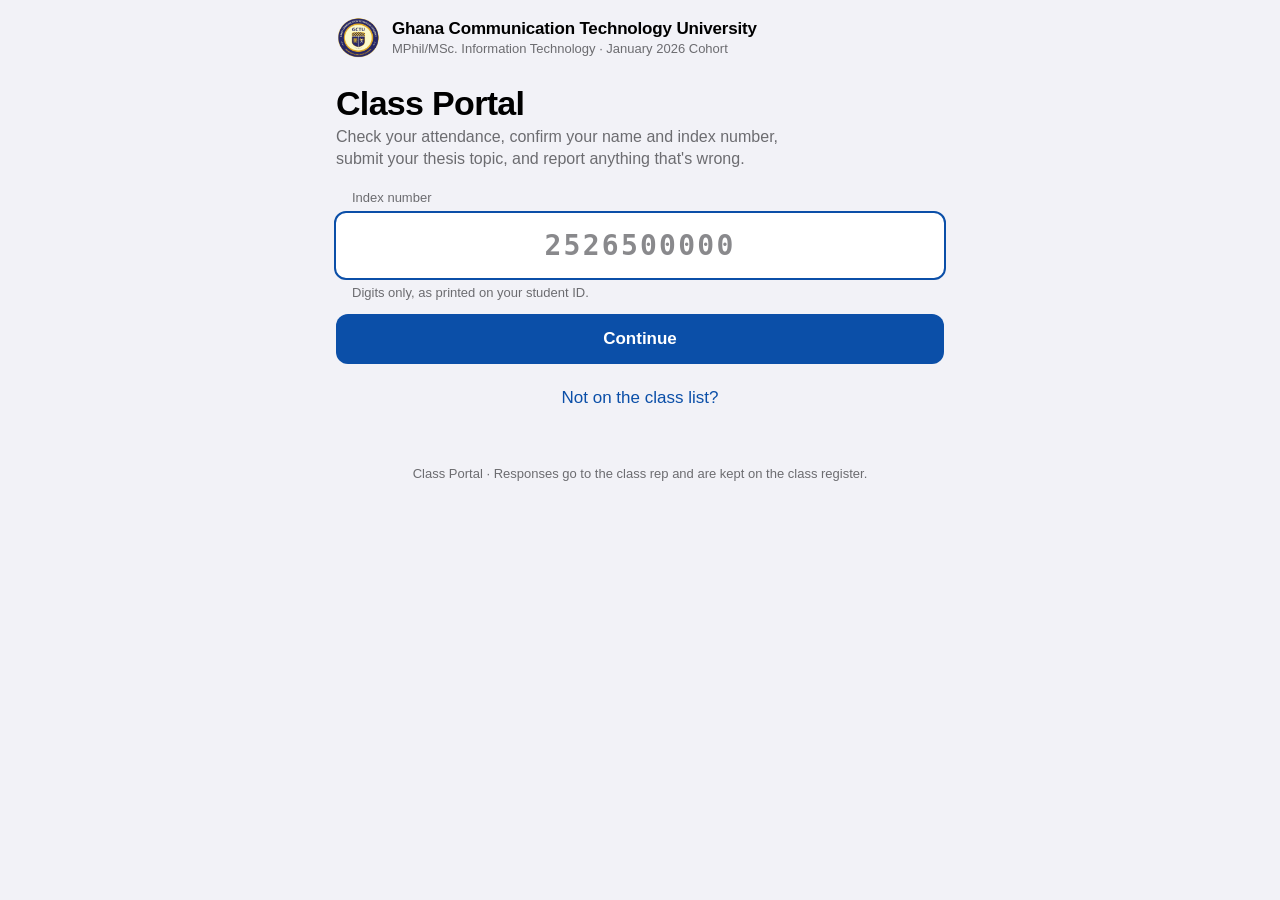
==== commit ccd6153d: "Add thesis topics, student PINs and admin PIN reset - Students create a 6-digit PIN on first visit a" ====
--- a/index.html
+++ b/index.html
@@ -41,6 +41,7 @@
   .tt .time{font:600 15px/1.3 var(--font);font-variant-numeric:tabular-nums;min-width:132px;color:var(--label-2)}
   .tt.now{background:var(--accent-soft)}
   @media (max-width:420px){.tt{flex-wrap:wrap}.tt .time{min-width:0;flex-basis:100%}}
+  .thesis-t{font:var(--t-headline);margin-top:8px;overflow-wrap:anywhere;line-height:1.35}
   .empty{padding:var(--s6) var(--s4);text-align:center;color:var(--label-3);font:var(--t-subhead)}
   @media (max-width:380px){.ringcard{grid-template-columns:1fr;justify-items:center}.legend{width:100%}}
 </style>
@@ -65,10 +66,23 @@
 <script>
 const P = window.Portal, {$, esc} = P;
 const app = $("#app");
-let me = null;
+let me = null, IDX = "", PIN = "";
 const KEY = "gctu-idx";
 const store = { get(){ try{return localStorage.getItem(KEY)||"";}catch(e){return "";} },
                 set(v){ try{ v?localStorage.setItem(KEY,v):localStorage.removeItem(KEY);}catch(e){} } };
+/* PIN is kept only for this browser tab (cleared when the tab closes) */
+const pinStore = { get(i){ try{ const v=JSON.parse(sessionStorage.getItem("gctu-pin")||"null"); return v&&v.i===i?v.p:""; }catch(e){return "";} },
+                   set(i,p){ try{ p?sessionStorage.setItem("gctu-pin",JSON.stringify({i,p})):sessionStorage.removeItem("gctu-pin"); }catch(e){} } };
+const PIN_ERR = ["wrong_pin","no_pin","pin_locked"];
+/* Student calls carry the index number and PIN; a PIN problem sends them back to the PIN screen */
+async function sCall(payload){
+  const r = await P.call("POST", {...payload, idx:IDX, pin:PIN});
+  if(!r.ok && PIN_ERR.includes(r.error)){ P.closeSheet(true); pinStore.set(IDX,""); PIN=""; viewPin(IDX, r.error==="no_pin"?"create":"enter", P.errText(r.error)); }
+  return r;
+}
+function signIn(r, idx, pin){ me=r; IDX=idx; PIN=pin; pinStore.set(idx,pin); store.set(idx); viewHome(); }
+function signOut(){ pinStore.set(IDX,""); store.set(""); me=null; PIN=""; IDX=""; viewLookup(); }
+const pinOK = p => /^\d{6}$/.test(p) && !/^(\d)\1{5}$/.test(p) && !"0123456789".includes(p) && !"9876543210".includes(p);
 
 /* ───────── lookup ───────── */
 function viewLookup(prefill="", error=""){
@@ -76,11 +90,11 @@
   app.innerHTML = `
     <div class="fade">
       <h1 class="large-title">Class Portal</h1>
-      <p class="lede">Check your attendance after each class, confirm your name and index number, and report anything that's wrong.</p>
+      <p class="lede">Check your attendance, confirm your name and index number, submit your thesis topic, and report anything that's wrong.</p>
       <form id="f" class="stack" novalidate>
         <div class="field">
           <label for="idx">Index number</label>
-          <input id="idx" class="input big" inputmode="numeric" autocomplete="off" maxlength="14" placeholder="2526500000" value="${esc(prefill)}" aria-describedby="idxHint">
+          <input id="idx" class="input big" inputmode="numeric" autocomplete="username" maxlength="14" placeholder="2526500000" value="${esc(prefill)}" aria-describedby="idxHint">
           <span class="hint" id="idxHint">Digits only, as printed on your student ID.</span>
         </div>
         <div id="err" class="banner err" ${error?"":"hidden"} role="alert"><span class="ic">!</span><span id="errT">${esc(error)}</span></div>
@@ -102,12 +116,99 @@
   if(!/^\d{8,12}$/.test(idx)) return fail("Enter your full index number using digits only (usually 10 digits).");
   P.busy(btn,true,"Looking you up");
   try{
-    const r = await P.call("GET",{action:"lookup", idx});
+    const saved=pinStore.get(idx);
+    if(saved){
+      const r=await P.call("POST",{action:"login", idx, pin:saved});
+      if(r.ok) return signIn(r, idx, saved);
+      pinStore.set(idx,"");
+    }
+    const r = await P.call("POST",{action:"check", idx});
     if(!r.ok) return fail(P.errText(r.error));
     if(!r.found){ store.set(""); return viewNotFound(idx); }
-    me = r; store.set(idx); viewHome();
+    store.set(idx);
+    viewPin(idx, r.hasPin?"enter":"create", r.locked?P.MSG.pin_locked:"");
   }catch(e){ fail(P.errText(e)); }
   finally{ if(document.body.contains(btn)) P.busy(btn,false); }
+}
+
+/* ───────── PIN ───────── */
+function viewPin(idx, mode, error=""){
+  const create = mode==="create";
+  app.innerHTML = `
+    <div class="fade">
+      <button class="btn btn-plain" id="back" type="button" style="padding-left:0">‹ Back</button>
+      <h1 class="large-title" style="margin-top:0">${create?"Create a PIN":"Enter Your PIN"}</h1>
+      <p class="lede">${create
+        ? `Choose a 6-digit PIN for <span class="mono">${esc(idx)}</span>. It protects your attendance, details and thesis topic. You'll need it every time you sign in, so keep it private.`
+        : `Enter the 6-digit PIN for <span class="mono">${esc(idx)}</span>.`}</p>
+      <form id="fp" class="stack" novalidate>
+        <input type="text" autocomplete="username" value="${esc(idx)}" hidden readonly>
+        <div class="field"><label for="pin">${create?"New PIN":"PIN"}</label>
+          <input id="pin" class="input big" type="password" inputmode="numeric" pattern="[0-9]*" maxlength="6" autocomplete="${create?"new-password":"current-password"}" placeholder="••••••"></div>
+        ${create?`<div class="field"><label for="pin2">Enter the PIN again</label>
+          <input id="pin2" class="input big" type="password" inputmode="numeric" pattern="[0-9]*" maxlength="6" autocomplete="new-password" placeholder="••••••">
+          <span class="hint">Avoid easy PINs like 111111 or 123456.</span></div>`:""}
+        <div id="err" class="banner err" ${error?"":"hidden"} role="alert"><span class="ic">!</span><span id="errT">${esc(error)}</span></div>
+        <button class="btn btn-filled" id="go" type="submit">${create?"Create PIN":"Sign In"}</button>
+      </form>
+      <div class="hstack" style="justify-content:center;margin-top:var(--s3)">
+        <button class="btn btn-plain" id="forgot" type="button">${create?"Already set a PIN? Ask for a reset":"Forgot PIN?"}</button>
+      </div>
+    </div>`;
+  const fail=t=>{ $("#errT").textContent=t; $("#err").hidden=false; };
+  app.querySelectorAll("input[inputmode=numeric]").forEach(i=>i.addEventListener("input",()=>{ i.value=i.value.replace(/\D/g,"").slice(0,6); $("#err").hidden=true; }));
+  $("#pin").focus({preventScroll:true});
+  $("#back").onclick=()=>{ store.set(""); viewLookup(idx); };
+  $("#forgot").onclick=()=>sheetForgot(idx);
+  $("#fp").addEventListener("submit", async e=>{
+    e.preventDefault();
+    const pin=$("#pin").value, btn=$("#go");
+    if(!/^\d{6}$/.test(pin)) return fail(P.MSG.pin_format);
+    if(create){
+      if(!pinOK(pin)) return fail(P.MSG.pin_weak);
+      if(pin!==$("#pin2").value) return fail("The two PINs don't match. Enter the same 6 digits twice.");
+    }
+    P.busy(btn,true,create?"Creating":"Signing in");
+    try{
+      const r=await P.call("POST",{action:create?"setPin":"login", idx, pin});
+      if(r.ok){ signIn(r, idx, pin); if(create) P.toast("PIN created"); return; }
+      if(r.error==="pin_exists") return viewPin(idx,"enter",P.MSG.pin_exists);
+      if(r.error==="no_pin") return viewPin(idx,"create","Your PIN was reset. Create a new one.");
+      $("#pin").value=""; $("#pin").focus();
+      fail(r.error==="wrong_pin"&&r.triesLeft?`That PIN isn't right. ${r.triesLeft} ${r.triesLeft===1?"try":"tries"} left before a 15-minute lock.`:P.errText(r.error));
+    }catch(err){ fail(P.errText(err)); }
+    finally{ if(document.body.contains(btn)) P.busy(btn,false); }
+  });
+}
+
+function sheetForgot(idx){
+  P.openSheet({
+    title:"Forgot PIN",
+    left:`<button class="btn btn-plain" data-close type="button">Cancel</button>`,
+    body:`
+      <p class="hint" style="margin:0">Only a class rep can reset a PIN. Send a request, and once they've reset it, come back and create a new PIN.</p>
+      <form id="ff" class="stack" novalidate>
+        <div class="field"><label>Index number</label><div class="input mono" style="background:var(--fill)">${esc(idx)}</div></div>
+        <div class="field"><label for="fMail">Your email, so the class rep can tell you when it's done (optional)</label>
+          <input id="fMail" class="input" type="email" inputmode="email" autocomplete="email" maxlength="120" placeholder="you@gmail.com"></div>
+        <div id="serr" class="banner err" hidden role="alert"><span class="ic">!</span><span id="serrT"></span></div>
+        <button class="btn btn-filled" id="send" type="submit">Ask Class Rep to Reset</button>
+      </form>`,
+    onMount(){
+      $("#ff").addEventListener("submit", async e=>{
+        e.preventDefault();
+        const fail=t=>{ $("#serrT").textContent=t; $("#serr").hidden=false; };
+        const mail=$("#fMail").value.trim().toLowerCase();
+        if(mail && !P.EMAIL_RE.test(mail)) return fail("Your email doesn't look right.");
+        const btn=$("#send"); P.busy(btn,true,"Sending");
+        try{
+          const r=await P.call("POST",{action:"pinHelp", idx, contactEmail:mail});
+          if(!r.ok) throw new Error(r.error);
+          P.closeSheet(); P.toast("Request sent to the class rep");
+        }catch(err){ fail(P.errText(err)); P.busy(btn,false); }
+      });
+    }
+  });
 }
 
 function viewNotFound(idx){
@@ -209,6 +310,18 @@
       <button class="btn btn-gray" id="report" type="button">Report an Issue</button>
     </div>
 
+    <h2 class="section-h">Thesis Topic</h2>
+    <div class="group">
+      ${s.thesis&&s.thesis.topic?`
+      <div class="row" style="display:block">
+        <div class="hstack" style="gap:var(--s2)"><span class="pill ok">${esc(s.thesis.programme)}</span><span class="sub">Submitted ${esc(P.fmtDate(s.thesis.submitted,true))}${s.thesis.updated&&s.thesis.updated.slice(0,10)!==s.thesis.submitted.slice(0,10)?` · edited ${esc(P.fmtDate(s.thesis.updated))}`:""}</span></div>
+        <div class="thesis-t">${esc(s.thesis.topic)}</div>
+      </div>
+      <button class="row" id="thesis" type="button"><span class="grow" style="color:var(--accent)">Edit Thesis Topic</span></button>`
+      :`<div class="row" style="display:block"><div>You haven't submitted your thesis topic yet.</div><div class="sub">Choose MPhil or MSc and enter your topic. You can edit it later.</div></div>
+      <div style="padding:0 var(--s4) var(--s4)"><button class="btn btn-filled" id="thesis" type="button">Submit Thesis Topic</button></div>`}
+    </div>
+
     <h2 class="section-h">Attendance</h2>
     <div class="group">
       ${st.total ? `
@@ -259,9 +372,19 @@
       <div class="row"><span class="grow">Personal email</span><span class="val">${esc(s.personalEmail||"—")}</span></div>
     </div>
     <p class="section-f">Something wrong here? Tap Report an Issue and choose Name spelling or Index number.</p>
+
+    <h2 class="section-h">Security</h2>
+    <div class="group">
+      <button class="row" id="chpin" type="button"><span class="grow">Change PIN</span><svg class="chev" width="8" height="14" viewBox="0 0 8 14" aria-hidden="true"><path d="M1 1l6 6-6 6" fill="none" stroke="currentColor" stroke-width="2" stroke-linecap="round" stroke-linejoin="round"/></svg></button>
+      <button class="row" id="signout" type="button"><span class="grow" style="color:var(--absent)">Sign Out</span></button>
+    </div>
+    <p class="section-f">Signing out on a shared phone or computer keeps your records private.</p>
   </div>`;
   requestAnimationFrame(()=>requestAnimationFrame(()=>{ const a=app.querySelector(".ring-arc"); if(a) a.style.strokeDashoffset=a.dataset.off; }));
-  $("#switch").onclick=()=>{ store.set(""); viewLookup(); };
+  $("#switch").onclick=signOut;
+  $("#signout").onclick=signOut;
+  $("#chpin").onclick=sheetChangePin;
+  $("#thesis").onclick=sheetThesis;
   $("#confirm").onclick=sheetConfirm;
   $("#report").onclick=()=>sheetReport();
   app.querySelectorAll("[data-sid]").forEach(b=>b.onclick=()=>sheetReport("attendance", b.dataset.sid));
@@ -305,11 +428,90 @@
         const em=readEmails(); if(em.error) return fail(em.error);
         const btn=$("#send"); P.busy(btn,true,"Saving");
         try{
-          const r=await P.call("POST",{action:"confirm", idx:s.idx, ...em});
+          const r=await sCall({action:"confirm", ...em});
           if(!r.ok) throw new Error(r.error);
           Object.assign(me,{status:"Verified", verifiedOn:r.verifiedOn, schoolEmail:em.schoolEmail, personalEmail:em.personalEmail});
           P.closeSheet(); viewHome(); P.toast(again?"Saved":"Details confirmed");
-        }catch(err){ fail(P.errText(err)); P.busy(btn,false); }
+        }catch(err){ if(!document.body.contains(btn)) return; fail(P.errText(err)); P.busy(btn,false); }
+      });
+    }
+  });
+}
+
+/* ───────── thesis topic ───────── */
+function sheetThesis(){
+  const t=me.thesis||{};
+  let prog=t.programme||"";
+  P.openSheet({
+    title: t.topic ? "Edit Thesis Topic" : "Thesis Topic",
+    left:`<button class="btn btn-plain" data-close type="button">Cancel</button>`,
+    body:`
+      <div class="group">
+        <div class="row"><span class="grow">Name</span><span class="val">${esc(me.name)}</span></div>
+        <div class="row"><span class="grow">Index No.</span><span class="val mono">${esc(me.idx)}</span></div>
+      </div>
+      <form id="ft" class="stack" novalidate>
+        <div class="field"><label id="progL">Programme</label>
+          <div class="seg" role="radiogroup" aria-labelledby="progL" style="display:grid;grid-template-columns:1fr 1fr">
+            ${["MPhil","MSc"].map(x=>`<button type="button" role="radio" data-p="${x}" aria-pressed="${x===prog}" aria-checked="${x===prog}" style="min-height:40px;font-size:15px">${x}</button>`).join("")}
+          </div></div>
+        <div class="field"><label for="tTopic">Thesis topic</label>
+          <textarea id="tTopic" class="input" maxlength="300" placeholder="e.g. A machine learning approach to detecting phishing emails in Ghanaian banks">${esc(t.topic||"")}</textarea>
+          <span class="hint" id="tCount"></span></div>
+        <div id="serr" class="banner err" hidden role="alert"><span class="ic">!</span><span id="serrT"></span></div>
+        <button class="btn btn-filled" id="send" type="submit">${t.topic?"Save Changes":"Submit Topic"}</button>
+      </form>`,
+    onMount(sc){
+      const fail=t=>{ $("#serrT").textContent=t; $("#serr").hidden=false; };
+      const ta=$("#tTopic"), cnt=()=>{ $("#tCount").textContent=`${ta.value.length} / 300 characters`; };
+      ta.addEventListener("input",()=>{ cnt(); $("#serr").hidden=true; }); cnt();
+      sc.querySelectorAll("[data-p]").forEach(b=>b.onclick=()=>{ prog=b.dataset.p; sc.querySelectorAll("[data-p]").forEach(x=>{ const on=x.dataset.p===prog; x.setAttribute("aria-pressed",on); x.setAttribute("aria-checked",on); }); $("#serr").hidden=true; });
+      $("#ft").addEventListener("submit", async e=>{
+        e.preventDefault();
+        const topic=ta.value.replace(/\s+/g," ").trim();
+        if(!prog) return fail(P.MSG.programme_required);
+        if(topic.length<10) return fail(P.MSG.topic_required);
+        const btn=$("#send"); P.busy(btn,true,"Saving");
+        try{
+          const r=await sCall({action:"thesis", programme:prog, topic});
+          if(!r.ok) throw new Error(r.error);
+          me.thesis=r.thesis; P.closeSheet(); viewHome(); P.toast(t.topic?"Thesis topic updated":"Thesis topic submitted");
+        }catch(err){ if(!document.body.contains(btn)) return; fail(P.errText(err)); P.busy(btn,false); }
+      });
+    }
+  });
+}
+
+/* ───────── change PIN ───────── */
+function sheetChangePin(){
+  P.openSheet({
+    title:"Change PIN",
+    left:`<button class="btn btn-plain" data-close type="button">Cancel</button>`,
+    body:`
+      <form id="fcp" class="stack" novalidate>
+        <input type="text" autocomplete="username" value="${esc(IDX)}" hidden readonly>
+        <div class="field"><label for="np1">New PIN</label>
+          <input id="np1" class="input big" type="password" inputmode="numeric" pattern="[0-9]*" maxlength="6" autocomplete="new-password" placeholder="••••••"></div>
+        <div class="field"><label for="np2">Enter the new PIN again</label>
+          <input id="np2" class="input big" type="password" inputmode="numeric" pattern="[0-9]*" maxlength="6" autocomplete="new-password" placeholder="••••••"></div>
+        <div id="serr" class="banner err" hidden role="alert"><span class="ic">!</span><span id="serrT"></span></div>
+        <button class="btn btn-filled" id="send" type="submit">Change PIN</button>
+      </form>`,
+    onMount(sc){
+      const fail=t=>{ $("#serrT").textContent=t; $("#serr").hidden=false; };
+      sc.querySelectorAll("input[inputmode=numeric]").forEach(i=>i.addEventListener("input",()=>{ i.value=i.value.replace(/\D/g,"").slice(0,6); $("#serr").hidden=true; }));
+      $("#fcp").addEventListener("submit", async e=>{
+        e.preventDefault();
+        const a=$("#np1").value, b=$("#np2").value;
+        if(!/^\d{6}$/.test(a)) return fail(P.MSG.pin_format);
+        if(!pinOK(a)) return fail(P.MSG.pin_weak);
+        if(a!==b) return fail("The two PINs don't match.");
+        const btn=$("#send"); P.busy(btn,true,"Saving");
+        try{
+          const r=await sCall({action:"changePin", newPin:a});
+          if(!r.ok) throw new Error(r.error);
+          PIN=a; pinStore.set(IDX,a); P.closeSheet(); P.toast("PIN changed");
+        }catch(err){ if(!document.body.contains(btn)) return; fail(P.errText(err)); P.busy(btn,false); }
       });
     }
   });
@@ -374,11 +576,11 @@
         if((current==="attendance"||current==="other") && !msg) return fail("Tell the class rep what the issue is.");
         const btn=$("#send"); P.busy(btn,true,"Sending");
         try{
-          const r=await P.call("POST",payload);
+          const r=await sCall(payload);
           if(!r.ok) throw new Error(r.error);
           if(current==="name"||current==="index") me.status="Correction requested";
           P.closeSheet(); viewHome(); P.toast("Sent to the class rep");
-        }catch(err){ fail(P.errText(err)); P.busy(btn,false); }
+        }catch(err){ if(!document.body.contains(btn)) return; fail(P.errText(err)); P.busy(btn,false); }
       });
     }
   });
